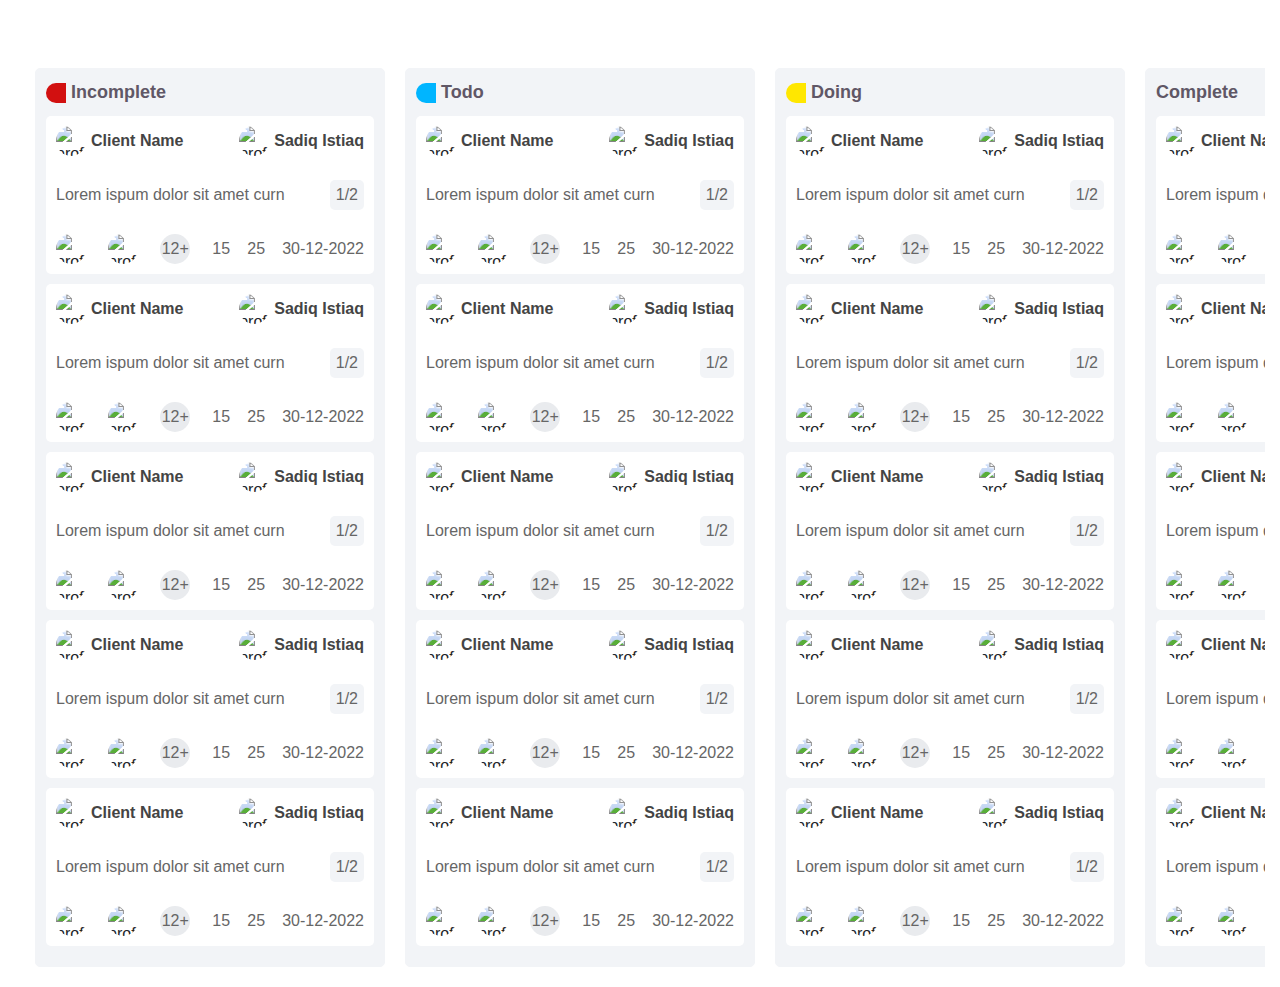
==== index.html @ 01e1e1fa "created the initial page layout" ====
<!DOCTYPE html>
<html lang="en">
<head>
    <meta charset="UTF-8">
    <meta name="viewport" content="width=device-width, initial-scale=1.0">
    <link rel="stylesheet" href="https://maxcdn.bootstrapcdn.com/bootstrap/4.5.2/css/bootstrap.min.css">
    <link rel="stylesheet" href="https://cdnjs.cloudflare.com/ajax/libs/font-awesome/6.5.1/css/all.min.css" integrity="sha512-DTOQO9RWCH3ppGqcWaEA1BIZOC6xxalwEsw9c2QQeAIftl+Vegovlnee1c9QX4TctnWMn13TZye+giMm8e2LwA==" crossorigin="anonymous" referrerpolicy="no-referrer" />
    <style>
        body {
            overflow-x: auto;
            font-family: 'Gill Sans', 'Gill Sans MT', Calibri, 'Trebuchet MS', sans-serif;
        }

        
        .task-container {
            display: flex;
            flex-wrap: nowrap; 
            overflow-x: auto; 
            padding: 20px;
        }

        .task-column {
            flex: 0 0 auto; 
            width: 350px;
            margin-right: 20px;
            background-color: #f2f4f7;
            border: 1px solid #f2f4f7;
            border-radius: 5px;
            padding: 10px;
        }

        .half-rectangle {
            width: 20px;
            height: 20px;
            margin-right: 5px;
            border-top-left-radius: 20px; 
            border-bottom-left-radius: 20px; 
        }

        .hf-bg-incomplete {
            background-color: #d21010;
        }

        
        .hf-bg-todo {
            background-color: #00b5ff;
        }

        .hf-bg-doing {
            background-color: #ffe700;
        }

        .task-heading {
            display: flex;
            align-items: center;
            font-size: 18px;
            font-weight: bold;
            margin-bottom: 10px;
            color:#605766
        }

        /* contains style for task card */

        .task-card {
            margin-bottom: 10px;
            background-color: #ffffff;
            border-radius: 5px;
            padding: 10px;
            min-height: 150px;
        }

        .task-card-section {
            display: flex;
            align-items: center;
            justify-content: space-between;
        }

        .profile-container {
            display: flex;
            align-items: center;
        }

        .profile-image {
            width: 30px;
            height: 30px;
            border-radius: 50%;
            margin-right: 5px;
        }

        .profile-image-placeholder {
            display: flex;
            align-items: center;
            justify-content: center;
            width: 30px;
            height: 30px;
            border-radius: 50%;
            margin-right: 5px;
            color:#666666;
            font-size: 16px;
            font-weight: 400;
            background-color: rgb(233, 235, 238);
        }

        .role {
            color:#444444;
            font-size: 16px;
            font-weight: 600;
        }

        .client-info {
            text-align: right;
        }

        .task-description {
            font-size: 16px;
            color:#666666;
        }

        .task-progress {
            background-color: #f2f4f7;
            padding: 3px 6px;
            border-radius: 5px;
            color:#666666;
        }

        .task-coworker {
            display: flex;
            align-items: center;
            justify-content: space-between;
            color:#666666;
        }

        .task-info-icon-group {
            color:#666666;
            font-size: 16px;
            font-weight: 400;
        }

        
    </style>
</head>
<body>

<div class="container-fluid mt-5">
    <div class="task-container">
        <!-- Incomplete Column -->
        <div class="task-column">
            <div class="task-heading">
                <div class="half-rectangle hf-bg-incomplete"></div>
                Incomplete
            </div>
            <div class="task-card">
                <div class="task-card-section mb-4">
                    <div class="profile-container">
                        <img src="https://xsgames.co/randomusers/assets/avatars/male/41.jpg" alt="profile-pic" class="profile-image">
                        <div class="role">Client Name</div>
                    </div>
                    <div class="profile-container">
                        <img src="https://xsgames.co/randomusers/assets/avatars/male/26.jpg" alt="profile-pic" class="profile-image">
                        <div class="role">Sadiq Istiaq</div>
                    </div>
                </div>
                <div class="task-card-section mb-4">
                    <div class="task-description">
                        <i class="fa-solid fa-layer-group"></i>
                        <span>Lorem ispum dolor sit amet curn</span>
                    </div>
                    <div class="task-progress">
                        <i class="fa-solid fa-clipboard"></i>
                        <span>1/2</span>
                    </div>
                </div>
                <div class="task-card-section">
                    <img src="https://xsgames.co/randomusers/assets/avatars/female/75.jpg" alt="profile-pic" class="profile-image">
                    <img src="https://xsgames.co/randomusers/avatar.php?g=male" alt="profile-pic" class="profile-image">
                    <div class="profile-image-placeholder">
                        <span>12+</span>
                    </div>
                    <div class="task-info-icon-group">
                        <i class="fa-regular fa-comments"></i>
                        <span>15</span>
                    </div>
                    <div class="task-info-icon-group">
                        <i class="fa-solid fa-paperclip"></i>
                        <span>25</span>
                    </div>
                    <div class="task-info-icon-group">
                        <i class="fa-solid fa-calendar-days"></i>
                        <span>30-12-2022</span>
                    </div>
                </div>
            </div>
           
            <div class="task-card">
                <div class="task-card-section mb-4">
                    <div class="profile-container">
                        <img src="https://xsgames.co/randomusers/assets/avatars/male/41.jpg" alt="profile-pic" class="profile-image">
                        <div class="role">Client Name</div>
                    </div>
                    <div class="profile-container">
                        <img src="https://xsgames.co/randomusers/assets/avatars/male/26.jpg" alt="profile-pic" class="profile-image">
                        <div class="role">Sadiq Istiaq</div>
                    </div>
                </div>
                <div class="task-card-section mb-4">
                    <div class="task-description">
                        <i class="fa-solid fa-layer-group"></i>
                        <span>Lorem ispum dolor sit amet curn</span>
                    </div>
                    <div class="task-progress">
                        <i class="fa-solid fa-clipboard"></i>
                        <span>1/2</span>
                    </div>
                </div>
                <div class="task-card-section">
                    <img src="https://xsgames.co/randomusers/assets/avatars/female/75.jpg" alt="profile-pic" class="profile-image">
                    <img src="https://xsgames.co/randomusers/avatar.php?g=male" alt="profile-pic" class="profile-image">
                    <div class="profile-image-placeholder">
                        <span>12+</span>
                    </div>
                    <div class="task-info-icon-group">
                        <i class="fa-regular fa-comments"></i>
                        <span>15</span>
                    </div>
                    <div class="task-info-icon-group">
                        <i class="fa-solid fa-paperclip"></i>
                        <span>25</span>
                    </div>
                    <div class="task-info-icon-group">
                        <i class="fa-solid fa-calendar-days"></i>
                        <span>30-12-2022</span>
                    </div>
                </div>
            </div>
            
            <div class="task-card">
                <div class="task-card-section mb-4">
                    <div class="profile-container">
                        <img src="https://xsgames.co/randomusers/assets/avatars/male/41.jpg" alt="profile-pic" class="profile-image">
                        <div class="role">Client Name</div>
                    </div>
                    <div class="profile-container">
                        <img src="https://xsgames.co/randomusers/assets/avatars/male/26.jpg" alt="profile-pic" class="profile-image">
                        <div class="role">Sadiq Istiaq</div>
                    </div>
                </div>
                <div class="task-card-section mb-4">
                    <div class="task-description">
                        <i class="fa-solid fa-layer-group"></i>
                        <span>Lorem ispum dolor sit amet curn</span>
                    </div>
                    <div class="task-progress">
                        <i class="fa-solid fa-clipboard"></i>
                        <span>1/2</span>
                    </div>
                </div>
                <div class="task-card-section">
                    <img src="https://xsgames.co/randomusers/assets/avatars/female/75.jpg" alt="profile-pic" class="profile-image">
                    <img src="https://xsgames.co/randomusers/avatar.php?g=male" alt="profile-pic" class="profile-image">
                    <div class="profile-image-placeholder">
                        <span>12+</span>
                    </div>
                    <div class="task-info-icon-group">
                        <i class="fa-regular fa-comments"></i>
                        <span>15</span>
                    </div>
                    <div class="task-info-icon-group">
                        <i class="fa-solid fa-paperclip"></i>
                        <span>25</span>
                    </div>
                    <div class="task-info-icon-group">
                        <i class="fa-solid fa-calendar-days"></i>
                        <span>30-12-2022</span>
                    </div>
                </div>
            </div>

            <div class="task-card">
                <div class="task-card-section mb-4">
                    <div class="profile-container">
                        <img src="https://xsgames.co/randomusers/assets/avatars/male/41.jpg" alt="profile-pic" class="profile-image">
                        <div class="role">Client Name</div>
                    </div>
                    <div class="profile-container">
                        <img src="https://xsgames.co/randomusers/assets/avatars/male/26.jpg" alt="profile-pic" class="profile-image">
                        <div class="role">Sadiq Istiaq</div>
                    </div>
                </div>
                <div class="task-card-section mb-4">
                    <div class="task-description">
                        <i class="fa-solid fa-layer-group"></i>
                        <span>Lorem ispum dolor sit amet curn</span>
                    </div>
                    <div class="task-progress">
                        <i class="fa-solid fa-clipboard"></i>
                        <span>1/2</span>
                    </div>
                </div>
                <div class="task-card-section">
                    <img src="https://xsgames.co/randomusers/assets/avatars/female/75.jpg" alt="profile-pic" class="profile-image">
                    <img src="https://xsgames.co/randomusers/avatar.php?g=male" alt="profile-pic" class="profile-image">
                    <div class="profile-image-placeholder">
                        <span>12+</span>
                    </div>
                    <div class="task-info-icon-group">
                        <i class="fa-regular fa-comments"></i>
                        <span>15</span>
                    </div>
                    <div class="task-info-icon-group">
                        <i class="fa-solid fa-paperclip"></i>
                        <span>25</span>
                    </div>
                    <div class="task-info-icon-group">
                        <i class="fa-solid fa-calendar-days"></i>
                        <span>30-12-2022</span>
                    </div>
                </div>
            </div>

            <div class="task-card">
                <div class="task-card-section mb-4">
                    <div class="profile-container">
                        <img src="https://xsgames.co/randomusers/assets/avatars/male/41.jpg" alt="profile-pic" class="profile-image">
                        <div class="role">Client Name</div>
                    </div>
                    <div class="profile-container">
                        <img src="https://xsgames.co/randomusers/assets/avatars/male/26.jpg" alt="profile-pic" class="profile-image">
                        <div class="role">Sadiq Istiaq</div>
                    </div>
                </div>
                <div class="task-card-section mb-4">
                    <div class="task-description">
                        <i class="fa-solid fa-layer-group"></i>
                        <span>Lorem ispum dolor sit amet curn</span>
                    </div>
                    <div class="task-progress">
                        <i class="fa-solid fa-clipboard"></i>
                        <span>1/2</span>
                    </div>
                </div>
                <div class="task-card-section">
                    <img src="https://xsgames.co/randomusers/assets/avatars/female/75.jpg" alt="profile-pic" class="profile-image">
                    <img src="https://xsgames.co/randomusers/avatar.php?g=male" alt="profile-pic" class="profile-image">
                    <div class="profile-image-placeholder">
                        <span>12+</span>
                    </div>
                    <div class="task-info-icon-group">
                        <i class="fa-regular fa-comments"></i>
                        <span>15</span>
                    </div>
                    <div class="task-info-icon-group">
                        <i class="fa-solid fa-paperclip"></i>
                        <span>25</span>
                    </div>
                    <div class="task-info-icon-group">
                        <i class="fa-solid fa-calendar-days"></i>
                        <span>30-12-2022</span>
                    </div>
                </div>
            </div>
            <!-- Add more task cards as needed -->
        </div>

        <!-- Todo Column -->
        <div class="task-column">
            <div class="task-heading">
                <div class="half-rectangle hf-bg-todo"></div>
                Todo
            </div>
            <div class="task-card">
                <div class="task-card-section mb-4">
                    <div class="profile-container">
                        <img src="https://xsgames.co/randomusers/assets/avatars/male/41.jpg" alt="profile-pic" class="profile-image">
                        <div class="role">Client Name</div>
                    </div>
                    <div class="profile-container">
                        <img src="https://xsgames.co/randomusers/assets/avatars/male/26.jpg" alt="profile-pic" class="profile-image">
                        <div class="role">Sadiq Istiaq</div>
                    </div>
                </div>
                <div class="task-card-section mb-4">
                    <div class="task-description">
                        <i class="fa-solid fa-layer-group"></i>
                        <span>Lorem ispum dolor sit amet curn</span>
                    </div>
                    <div class="task-progress">
                        <i class="fa-solid fa-clipboard"></i>
                        <span>1/2</span>
                    </div>
                </div>
                <div class="task-card-section">
                    <img src="https://xsgames.co/randomusers/assets/avatars/female/75.jpg" alt="profile-pic" class="profile-image">
                    <img src="https://xsgames.co/randomusers/avatar.php?g=male" alt="profile-pic" class="profile-image">
                    <div class="profile-image-placeholder">
                        <span>12+</span>
                    </div>
                    <div class="task-info-icon-group">
                        <i class="fa-regular fa-comments"></i>
                        <span>15</span>
                    </div>
                    <div class="task-info-icon-group">
                        <i class="fa-solid fa-paperclip"></i>
                        <span>25</span>
                    </div>
                    <div class="task-info-icon-group">
                        <i class="fa-solid fa-calendar-days"></i>
                        <span>30-12-2022</span>
                    </div>
                </div>
            </div>
           
            <div class="task-card">
                <div class="task-card-section mb-4">
                    <div class="profile-container">
                        <img src="https://xsgames.co/randomusers/assets/avatars/male/41.jpg" alt="profile-pic" class="profile-image">
                        <div class="role">Client Name</div>
                    </div>
                    <div class="profile-container">
                        <img src="https://xsgames.co/randomusers/assets/avatars/male/26.jpg" alt="profile-pic" class="profile-image">
                        <div class="role">Sadiq Istiaq</div>
                    </div>
                </div>
                <div class="task-card-section mb-4">
                    <div class="task-description">
                        <i class="fa-solid fa-layer-group"></i>
                        <span>Lorem ispum dolor sit amet curn</span>
                    </div>
                    <div class="task-progress">
                        <i class="fa-solid fa-clipboard"></i>
                        <span>1/2</span>
                    </div>
                </div>
                <div class="task-card-section">
                    <img src="https://xsgames.co/randomusers/assets/avatars/female/75.jpg" alt="profile-pic" class="profile-image">
                    <img src="https://xsgames.co/randomusers/avatar.php?g=male" alt="profile-pic" class="profile-image">
                    <div class="profile-image-placeholder">
                        <span>12+</span>
                    </div>
                    <div class="task-info-icon-group">
                        <i class="fa-regular fa-comments"></i>
                        <span>15</span>
                    </div>
                    <div class="task-info-icon-group">
                        <i class="fa-solid fa-paperclip"></i>
                        <span>25</span>
                    </div>
                    <div class="task-info-icon-group">
                        <i class="fa-solid fa-calendar-days"></i>
                        <span>30-12-2022</span>
                    </div>
                </div>
            </div>
            
            <div class="task-card">
                <div class="task-card-section mb-4">
                    <div class="profile-container">
                        <img src="https://xsgames.co/randomusers/assets/avatars/male/41.jpg" alt="profile-pic" class="profile-image">
                        <div class="role">Client Name</div>
                    </div>
                    <div class="profile-container">
                        <img src="https://xsgames.co/randomusers/assets/avatars/male/26.jpg" alt="profile-pic" class="profile-image">
                        <div class="role">Sadiq Istiaq</div>
                    </div>
                </div>
                <div class="task-card-section mb-4">
                    <div class="task-description">
                        <i class="fa-solid fa-layer-group"></i>
                        <span>Lorem ispum dolor sit amet curn</span>
                    </div>
                    <div class="task-progress">
                        <i class="fa-solid fa-clipboard"></i>
                        <span>1/2</span>
                    </div>
                </div>
                <div class="task-card-section">
                    <img src="https://xsgames.co/randomusers/assets/avatars/female/75.jpg" alt="profile-pic" class="profile-image">
                    <img src="https://xsgames.co/randomusers/avatar.php?g=male" alt="profile-pic" class="profile-image">
                    <div class="profile-image-placeholder">
                        <span>12+</span>
                    </div>
                    <div class="task-info-icon-group">
                        <i class="fa-regular fa-comments"></i>
                        <span>15</span>
                    </div>
                    <div class="task-info-icon-group">
                        <i class="fa-solid fa-paperclip"></i>
                        <span>25</span>
                    </div>
                    <div class="task-info-icon-group">
                        <i class="fa-solid fa-calendar-days"></i>
                        <span>30-12-2022</span>
                    </div>
                </div>
            </div>

            <div class="task-card">
                <div class="task-card-section mb-4">
                    <div class="profile-container">
                        <img src="https://xsgames.co/randomusers/assets/avatars/male/41.jpg" alt="profile-pic" class="profile-image">
                        <div class="role">Client Name</div>
                    </div>
                    <div class="profile-container">
                        <img src="https://xsgames.co/randomusers/assets/avatars/male/26.jpg" alt="profile-pic" class="profile-image">
                        <div class="role">Sadiq Istiaq</div>
                    </div>
                </div>
                <div class="task-card-section mb-4">
                    <div class="task-description">
                        <i class="fa-solid fa-layer-group"></i>
                        <span>Lorem ispum dolor sit amet curn</span>
                    </div>
                    <div class="task-progress">
                        <i class="fa-solid fa-clipboard"></i>
                        <span>1/2</span>
                    </div>
                </div>
                <div class="task-card-section">
                    <img src="https://xsgames.co/randomusers/assets/avatars/female/75.jpg" alt="profile-pic" class="profile-image">
                    <img src="https://xsgames.co/randomusers/avatar.php?g=male" alt="profile-pic" class="profile-image">
                    <div class="profile-image-placeholder">
                        <span>12+</span>
                    </div>
                    <div class="task-info-icon-group">
                        <i class="fa-regular fa-comments"></i>
                        <span>15</span>
                    </div>
                    <div class="task-info-icon-group">
                        <i class="fa-solid fa-paperclip"></i>
                        <span>25</span>
                    </div>
                    <div class="task-info-icon-group">
                        <i class="fa-solid fa-calendar-days"></i>
                        <span>30-12-2022</span>
                    </div>
                </div>
            </div>

            <div class="task-card">
                <div class="task-card-section mb-4">
                    <div class="profile-container">
                        <img src="https://xsgames.co/randomusers/assets/avatars/male/41.jpg" alt="profile-pic" class="profile-image">
                        <div class="role">Client Name</div>
                    </div>
                    <div class="profile-container">
                        <img src="https://xsgames.co/randomusers/assets/avatars/male/26.jpg" alt="profile-pic" class="profile-image">
                        <div class="role">Sadiq Istiaq</div>
                    </div>
                </div>
                <div class="task-card-section mb-4">
                    <div class="task-description">
                        <i class="fa-solid fa-layer-group"></i>
                        <span>Lorem ispum dolor sit amet curn</span>
                    </div>
                    <div class="task-progress">
                        <i class="fa-solid fa-clipboard"></i>
                        <span>1/2</span>
                    </div>
                </div>
                <div class="task-card-section">
                    <img src="https://xsgames.co/randomusers/assets/avatars/female/75.jpg" alt="profile-pic" class="profile-image">
                    <img src="https://xsgames.co/randomusers/avatar.php?g=male" alt="profile-pic" class="profile-image">
                    <div class="profile-image-placeholder">
                        <span>12+</span>
                    </div>
                    <div class="task-info-icon-group">
                        <i class="fa-regular fa-comments"></i>
                        <span>15</span>
                    </div>
                    <div class="task-info-icon-group">
                        <i class="fa-solid fa-paperclip"></i>
                        <span>25</span>
                    </div>
                    <div class="task-info-icon-group">
                        <i class="fa-solid fa-calendar-days"></i>
                        <span>30-12-2022</span>
                    </div>
                </div>
            </div>
            <!-- Add more task cards as needed -->
        </div>

        <!-- Doing Column -->
        <div class="task-column">
            <div class="task-heading">
                <div class="half-rectangle hf-bg-doing"></div>
                Doing
            </div>
            <div class="task-card">
                <div class="task-card-section mb-4">
                    <div class="profile-container">
                        <img src="https://xsgames.co/randomusers/assets/avatars/male/41.jpg" alt="profile-pic" class="profile-image">
                        <div class="role">Client Name</div>
                    </div>
                    <div class="profile-container">
                        <img src="https://xsgames.co/randomusers/assets/avatars/male/26.jpg" alt="profile-pic" class="profile-image">
                        <div class="role">Sadiq Istiaq</div>
                    </div>
                </div>
                <div class="task-card-section mb-4">
                    <div class="task-description">
                        <i class="fa-solid fa-layer-group"></i>
                        <span>Lorem ispum dolor sit amet curn</span>
                    </div>
                    <div class="task-progress">
                        <i class="fa-solid fa-clipboard"></i>
                        <span>1/2</span>
                    </div>
                </div>
                <div class="task-card-section">
                    <img src="https://xsgames.co/randomusers/assets/avatars/female/75.jpg" alt="profile-pic" class="profile-image">
                    <img src="https://xsgames.co/randomusers/avatar.php?g=male" alt="profile-pic" class="profile-image">
                    <div class="profile-image-placeholder">
                        <span>12+</span>
                    </div>
                    <div class="task-info-icon-group">
                        <i class="fa-regular fa-comments"></i>
                        <span>15</span>
                    </div>
                    <div class="task-info-icon-group">
                        <i class="fa-solid fa-paperclip"></i>
                        <span>25</span>
                    </div>
                    <div class="task-info-icon-group">
                        <i class="fa-solid fa-calendar-days"></i>
                        <span>30-12-2022</span>
                    </div>
                </div>
            </div>
           
            <div class="task-card">
                <div class="task-card-section mb-4">
                    <div class="profile-container">
                        <img src="https://xsgames.co/randomusers/assets/avatars/male/41.jpg" alt="profile-pic" class="profile-image">
                        <div class="role">Client Name</div>
                    </div>
                    <div class="profile-container">
                        <img src="https://xsgames.co/randomusers/assets/avatars/male/26.jpg" alt="profile-pic" class="profile-image">
                        <div class="role">Sadiq Istiaq</div>
                    </div>
                </div>
                <div class="task-card-section mb-4">
                    <div class="task-description">
                        <i class="fa-solid fa-layer-group"></i>
                        <span>Lorem ispum dolor sit amet curn</span>
                    </div>
                    <div class="task-progress">
                        <i class="fa-solid fa-clipboard"></i>
                        <span>1/2</span>
                    </div>
                </div>
                <div class="task-card-section">
                    <img src="https://xsgames.co/randomusers/assets/avatars/female/75.jpg" alt="profile-pic" class="profile-image">
                    <img src="https://xsgames.co/randomusers/avatar.php?g=male" alt="profile-pic" class="profile-image">
                    <div class="profile-image-placeholder">
                        <span>12+</span>
                    </div>
                    <div class="task-info-icon-group">
                        <i class="fa-regular fa-comments"></i>
                        <span>15</span>
                    </div>
                    <div class="task-info-icon-group">
                        <i class="fa-solid fa-paperclip"></i>
                        <span>25</span>
                    </div>
                    <div class="task-info-icon-group">
                        <i class="fa-solid fa-calendar-days"></i>
                        <span>30-12-2022</span>
                    </div>
                </div>
            </div>
            
            <div class="task-card">
                <div class="task-card-section mb-4">
                    <div class="profile-container">
                        <img src="https://xsgames.co/randomusers/assets/avatars/male/41.jpg" alt="profile-pic" class="profile-image">
                        <div class="role">Client Name</div>
                    </div>
                    <div class="profile-container">
                        <img src="https://xsgames.co/randomusers/assets/avatars/male/26.jpg" alt="profile-pic" class="profile-image">
                        <div class="role">Sadiq Istiaq</div>
                    </div>
                </div>
                <div class="task-card-section mb-4">
                    <div class="task-description">
                        <i class="fa-solid fa-layer-group"></i>
                        <span>Lorem ispum dolor sit amet curn</span>
                    </div>
                    <div class="task-progress">
                        <i class="fa-solid fa-clipboard"></i>
                        <span>1/2</span>
                    </div>
                </div>
                <div class="task-card-section">
                    <img src="https://xsgames.co/randomusers/assets/avatars/female/75.jpg" alt="profile-pic" class="profile-image">
                    <img src="https://xsgames.co/randomusers/avatar.php?g=male" alt="profile-pic" class="profile-image">
                    <div class="profile-image-placeholder">
                        <span>12+</span>
                    </div>
                    <div class="task-info-icon-group">
                        <i class="fa-regular fa-comments"></i>
                        <span>15</span>
                    </div>
                    <div class="task-info-icon-group">
                        <i class="fa-solid fa-paperclip"></i>
                        <span>25</span>
                    </div>
                    <div class="task-info-icon-group">
                        <i class="fa-solid fa-calendar-days"></i>
                        <span>30-12-2022</span>
                    </div>
                </div>
            </div>

            <div class="task-card">
                <div class="task-card-section mb-4">
                    <div class="profile-container">
                        <img src="https://xsgames.co/randomusers/assets/avatars/male/41.jpg" alt="profile-pic" class="profile-image">
                        <div class="role">Client Name</div>
                    </div>
                    <div class="profile-container">
                        <img src="https://xsgames.co/randomusers/assets/avatars/male/26.jpg" alt="profile-pic" class="profile-image">
                        <div class="role">Sadiq Istiaq</div>
                    </div>
                </div>
                <div class="task-card-section mb-4">
                    <div class="task-description">
                        <i class="fa-solid fa-layer-group"></i>
                        <span>Lorem ispum dolor sit amet curn</span>
                    </div>
                    <div class="task-progress">
                        <i class="fa-solid fa-clipboard"></i>
                        <span>1/2</span>
                    </div>
                </div>
                <div class="task-card-section">
                    <img src="https://xsgames.co/randomusers/assets/avatars/female/75.jpg" alt="profile-pic" class="profile-image">
                    <img src="https://xsgames.co/randomusers/avatar.php?g=male" alt="profile-pic" class="profile-image">
                    <div class="profile-image-placeholder">
                        <span>12+</span>
                    </div>
                    <div class="task-info-icon-group">
                        <i class="fa-regular fa-comments"></i>
                        <span>15</span>
                    </div>
                    <div class="task-info-icon-group">
                        <i class="fa-solid fa-paperclip"></i>
                        <span>25</span>
                    </div>
                    <div class="task-info-icon-group">
                        <i class="fa-solid fa-calendar-days"></i>
                        <span>30-12-2022</span>
                    </div>
                </div>
            </div>

            <div class="task-card">
                <div class="task-card-section mb-4">
                    <div class="profile-container">
                        <img src="https://xsgames.co/randomusers/assets/avatars/male/41.jpg" alt="profile-pic" class="profile-image">
                        <div class="role">Client Name</div>
                    </div>
                    <div class="profile-container">
                        <img src="https://xsgames.co/randomusers/assets/avatars/male/26.jpg" alt="profile-pic" class="profile-image">
                        <div class="role">Sadiq Istiaq</div>
                    </div>
                </div>
                <div class="task-card-section mb-4">
                    <div class="task-description">
                        <i class="fa-solid fa-layer-group"></i>
                        <span>Lorem ispum dolor sit amet curn</span>
                    </div>
                    <div class="task-progress">
                        <i class="fa-solid fa-clipboard"></i>
                        <span>1/2</span>
                    </div>
                </div>
                <div class="task-card-section">
                    <img src="https://xsgames.co/randomusers/assets/avatars/female/75.jpg" alt="profile-pic" class="profile-image">
                    <img src="https://xsgames.co/randomusers/avatar.php?g=male" alt="profile-pic" class="profile-image">
                    <div class="profile-image-placeholder">
                        <span>12+</span>
                    </div>
                    <div class="task-info-icon-group">
                        <i class="fa-regular fa-comments"></i>
                        <span>15</span>
                    </div>
                    <div class="task-info-icon-group">
                        <i class="fa-solid fa-paperclip"></i>
                        <span>25</span>
                    </div>
                    <div class="task-info-icon-group">
                        <i class="fa-solid fa-calendar-days"></i>
                        <span>30-12-2022</span>
                    </div>
                </div>
            </div>
            <!-- Add more task cards as needed -->
        </div>

        <!-- Complete Column -->
        <div class="task-column">
            <div class="task-heading">Complete</div>
            <div class="task-card">
                <div class="task-card-section mb-4">
                    <div class="profile-container">
                        <img src="https://xsgames.co/randomusers/assets/avatars/male/41.jpg" alt="profile-pic" class="profile-image">
                        <div class="role">Client Name</div>
                    </div>
                    <div class="profile-container">
                        <img src="https://xsgames.co/randomusers/assets/avatars/male/26.jpg" alt="profile-pic" class="profile-image">
                        <div class="role">Sadiq Istiaq</div>
                    </div>
                </div>
                <div class="task-card-section mb-4">
                    <div class="task-description">
                        <i class="fa-solid fa-layer-group"></i>
                        <span>Lorem ispum dolor sit amet curn</span>
                    </div>
                    <div class="task-progress">
                        <i class="fa-solid fa-clipboard"></i>
                        <span>1/2</span>
                    </div>
                </div>
                <div class="task-card-section">
                    <img src="https://xsgames.co/randomusers/assets/avatars/female/75.jpg" alt="profile-pic" class="profile-image">
                    <img src="https://xsgames.co/randomusers/avatar.php?g=male" alt="profile-pic" class="profile-image">
                    <div class="profile-image-placeholder">
                        <span>12+</span>
                    </div>
                    <div class="task-info-icon-group">
                        <i class="fa-regular fa-comments"></i>
                        <span>15</span>
                    </div>
                    <div class="task-info-icon-group">
                        <i class="fa-solid fa-paperclip"></i>
                        <span>25</span>
                    </div>
                    <div class="task-info-icon-group">
                        <i class="fa-solid fa-calendar-days"></i>
                        <span>30-12-2022</span>
                    </div>
                </div>
            </div>
           
            <div class="task-card">
                <div class="task-card-section mb-4">
                    <div class="profile-container">
                        <img src="https://xsgames.co/randomusers/assets/avatars/male/41.jpg" alt="profile-pic" class="profile-image">
                        <div class="role">Client Name</div>
                    </div>
                    <div class="profile-container">
                        <img src="https://xsgames.co/randomusers/assets/avatars/male/26.jpg" alt="profile-pic" class="profile-image">
                        <div class="role">Sadiq Istiaq</div>
                    </div>
                </div>
                <div class="task-card-section mb-4">
                    <div class="task-description">
                        <i class="fa-solid fa-layer-group"></i>
                        <span>Lorem ispum dolor sit amet curn</span>
                    </div>
                    <div class="task-progress">
                        <i class="fa-solid fa-clipboard"></i>
                        <span>1/2</span>
                    </div>
                </div>
                <div class="task-card-section">
                    <img src="https://xsgames.co/randomusers/assets/avatars/female/75.jpg" alt="profile-pic" class="profile-image">
                    <img src="https://xsgames.co/randomusers/avatar.php?g=male" alt="profile-pic" class="profile-image">
                    <div class="profile-image-placeholder">
                        <span>12+</span>
                    </div>
                    <div class="task-info-icon-group">
                        <i class="fa-regular fa-comments"></i>
                        <span>15</span>
                    </div>
                    <div class="task-info-icon-group">
                        <i class="fa-solid fa-paperclip"></i>
                        <span>25</span>
                    </div>
                    <div class="task-info-icon-group">
                        <i class="fa-solid fa-calendar-days"></i>
                        <span>30-12-2022</span>
                    </div>
                </div>
            </div>
            
            <div class="task-card">
                <div class="task-card-section mb-4">
                    <div class="profile-container">
                        <img src="https://xsgames.co/randomusers/assets/avatars/male/41.jpg" alt="profile-pic" class="profile-image">
                        <div class="role">Client Name</div>
                    </div>
                    <div class="profile-container">
                        <img src="https://xsgames.co/randomusers/assets/avatars/male/26.jpg" alt="profile-pic" class="profile-image">
                        <div class="role">Sadiq Istiaq</div>
                    </div>
                </div>
                <div class="task-card-section mb-4">
                    <div class="task-description">
                        <i class="fa-solid fa-layer-group"></i>
                        <span>Lorem ispum dolor sit amet curn</span>
                    </div>
                    <div class="task-progress">
                        <i class="fa-solid fa-clipboard"></i>
                        <span>1/2</span>
                    </div>
                </div>
                <div class="task-card-section">
                    <img src="https://xsgames.co/randomusers/assets/avatars/female/75.jpg" alt="profile-pic" class="profile-image">
                    <img src="https://xsgames.co/randomusers/avatar.php?g=male" alt="profile-pic" class="profile-image">
                    <div class="profile-image-placeholder">
                        <span>12+</span>
                    </div>
                    <div class="task-info-icon-group">
                        <i class="fa-regular fa-comments"></i>
                        <span>15</span>
                    </div>
                    <div class="task-info-icon-group">
                        <i class="fa-solid fa-paperclip"></i>
                        <span>25</span>
                    </div>
                    <div class="task-info-icon-group">
                        <i class="fa-solid fa-calendar-days"></i>
                        <span>30-12-2022</span>
                    </div>
                </div>
            </div>

            <div class="task-card">
                <div class="task-card-section mb-4">
                    <div class="profile-container">
                        <img src="https://xsgames.co/randomusers/assets/avatars/male/41.jpg" alt="profile-pic" class="profile-image">
                        <div class="role">Client Name</div>
                    </div>
                    <div class="profile-container">
                        <img src="https://xsgames.co/randomusers/assets/avatars/male/26.jpg" alt="profile-pic" class="profile-image">
                        <div class="role">Sadiq Istiaq</div>
                    </div>
                </div>
                <div class="task-card-section mb-4">
                    <div class="task-description">
                        <i class="fa-solid fa-layer-group"></i>
                        <span>Lorem ispum dolor sit amet curn</span>
                    </div>
                    <div class="task-progress">
                        <i class="fa-solid fa-clipboard"></i>
                        <span>1/2</span>
                    </div>
                </div>
                <div class="task-card-section">
                    <img src="https://xsgames.co/randomusers/assets/avatars/female/75.jpg" alt="profile-pic" class="profile-image">
                    <img src="https://xsgames.co/randomusers/avatar.php?g=male" alt="profile-pic" class="profile-image">
                    <div class="profile-image-placeholder">
                        <span>12+</span>
                    </div>
                    <div class="task-info-icon-group">
                        <i class="fa-regular fa-comments"></i>
                        <span>15</span>
                    </div>
                    <div class="task-info-icon-group">
                        <i class="fa-solid fa-paperclip"></i>
                        <span>25</span>
                    </div>
                    <div class="task-info-icon-group">
                        <i class="fa-solid fa-calendar-days"></i>
                        <span>30-12-2022</span>
                    </div>
                </div>
            </div>

            <div class="task-card">
                <div class="task-card-section mb-4">
                    <div class="profile-container">
                        <img src="https://xsgames.co/randomusers/assets/avatars/male/41.jpg" alt="profile-pic" class="profile-image">
                        <div class="role">Client Name</div>
                    </div>
                    <div class="profile-container">
                        <img src="https://xsgames.co/randomusers/assets/avatars/male/26.jpg" alt="profile-pic" class="profile-image">
                        <div class="role">Sadiq Istiaq</div>
                    </div>
                </div>
                <div class="task-card-section mb-4">
                    <div class="task-description">
                        <i class="fa-solid fa-layer-group"></i>
                        <span>Lorem ispum dolor sit amet curn</span>
                    </div>
                    <div class="task-progress">
                        <i class="fa-solid fa-clipboard"></i>
                        <span>1/2</span>
                    </div>
                </div>
                <div class="task-card-section">
                    <img src="https://xsgames.co/randomusers/assets/avatars/female/75.jpg" alt="profile-pic" class="profile-image">
                    <img src="https://xsgames.co/randomusers/avatar.php?g=male" alt="profile-pic" class="profile-image">
                    <div class="profile-image-placeholder">
                        <span>12+</span>
                    </div>
                    <div class="task-info-icon-group">
                        <i class="fa-regular fa-comments"></i>
                        <span>15</span>
                    </div>
                    <div class="task-info-icon-group">
                        <i class="fa-solid fa-paperclip"></i>
                        <span>25</span>
                    </div>
                    <div class="task-info-icon-group">
                        <i class="fa-solid fa-calendar-days"></i>
                        <span>30-12-2022</span>
                    </div>
                </div>
            </div>
            <!-- Add more task cards as needed -->
        </div>

        <!-- Under Review Column -->
        <div class="task-column">
            <div class="task-heading">Under Review</div>
            <div class="task-card">
                <div class="task-card-section mb-4">
                    <div class="profile-container">
                        <img src="https://xsgames.co/randomusers/assets/avatars/male/41.jpg" alt="profile-pic" class="profile-image">
                        <div class="role">Client Name</div>
                    </div>
                    <div class="profile-container">
                        <img src="https://xsgames.co/randomusers/assets/avatars/male/26.jpg" alt="profile-pic" class="profile-image">
                        <div class="role">Sadiq Istiaq</div>
                    </div>
                </div>
                <div class="task-card-section mb-4">
                    <div class="task-description">
                        <i class="fa-solid fa-layer-group"></i>
                        <span>Lorem ispum dolor sit amet curn</span>
                    </div>
                    <div class="task-progress">
                        <i class="fa-solid fa-clipboard"></i>
                        <span>1/2</span>
                    </div>
                </div>
                <div class="task-card-section">
                    <img src="https://xsgames.co/randomusers/assets/avatars/female/75.jpg" alt="profile-pic" class="profile-image">
                    <img src="https://xsgames.co/randomusers/avatar.php?g=male" alt="profile-pic" class="profile-image">
                    <div class="profile-image-placeholder">
                        <span>12+</span>
                    </div>
                    <div class="task-info-icon-group">
                        <i class="fa-regular fa-comments"></i>
                        <span>15</span>
                    </div>
                    <div class="task-info-icon-group">
                        <i class="fa-solid fa-paperclip"></i>
                        <span>25</span>
                    </div>
                    <div class="task-info-icon-group">
                        <i class="fa-solid fa-calendar-days"></i>
                        <span>30-12-2022</span>
                    </div>
                </div>
            </div>
           
            <div class="task-card">
                <div class="task-card-section mb-4">
                    <div class="profile-container">
                        <img src="https://xsgames.co/randomusers/assets/avatars/male/41.jpg" alt="profile-pic" class="profile-image">
                        <div class="role">Client Name</div>
                    </div>
                    <div class="profile-container">
                        <img src="https://xsgames.co/randomusers/assets/avatars/male/26.jpg" alt="profile-pic" class="profile-image">
                        <div class="role">Sadiq Istiaq</div>
                    </div>
                </div>
                <div class="task-card-section mb-4">
                    <div class="task-description">
                        <i class="fa-solid fa-layer-group"></i>
                        <span>Lorem ispum dolor sit amet curn</span>
                    </div>
                    <div class="task-progress">
                        <i class="fa-solid fa-clipboard"></i>
                        <span>1/2</span>
                    </div>
                </div>
                <div class="task-card-section">
                    <img src="https://xsgames.co/randomusers/assets/avatars/female/75.jpg" alt="profile-pic" class="profile-image">
                    <img src="https://xsgames.co/randomusers/avatar.php?g=male" alt="profile-pic" class="profile-image">
                    <div class="profile-image-placeholder">
                        <span>12+</span>
                    </div>
                    <div class="task-info-icon-group">
                        <i class="fa-regular fa-comments"></i>
                        <span>15</span>
                    </div>
                    <div class="task-info-icon-group">
                        <i class="fa-solid fa-paperclip"></i>
                        <span>25</span>
                    </div>
                    <div class="task-info-icon-group">
                        <i class="fa-solid fa-calendar-days"></i>
                        <span>30-12-2022</span>
                    </div>
                </div>
            </div>
            
            <div class="task-card">
                <div class="task-card-section mb-4">
                    <div class="profile-container">
                        <img src="https://xsgames.co/randomusers/assets/avatars/male/41.jpg" alt="profile-pic" class="profile-image">
                        <div class="role">Client Name</div>
                    </div>
                    <div class="profile-container">
                        <img src="https://xsgames.co/randomusers/assets/avatars/male/26.jpg" alt="profile-pic" class="profile-image">
                        <div class="role">Sadiq Istiaq</div>
                    </div>
                </div>
                <div class="task-card-section mb-4">
                    <div class="task-description">
                        <i class="fa-solid fa-layer-group"></i>
                        <span>Lorem ispum dolor sit amet curn</span>
                    </div>
                    <div class="task-progress">
                        <i class="fa-solid fa-clipboard"></i>
                        <span>1/2</span>
                    </div>
                </div>
                <div class="task-card-section">
                    <img src="https://xsgames.co/randomusers/assets/avatars/female/75.jpg" alt="profile-pic" class="profile-image">
                    <img src="https://xsgames.co/randomusers/avatar.php?g=male" alt="profile-pic" class="profile-image">
                    <div class="profile-image-placeholder">
                        <span>12+</span>
                    </div>
                    <div class="task-info-icon-group">
                        <i class="fa-regular fa-comments"></i>
                        <span>15</span>
                    </div>
                    <div class="task-info-icon-group">
                        <i class="fa-solid fa-paperclip"></i>
                        <span>25</span>
                    </div>
                    <div class="task-info-icon-group">
                        <i class="fa-solid fa-calendar-days"></i>
                        <span>30-12-2022</span>
                    </div>
                </div>
            </div>

            <div class="task-card">
                <div class="task-card-section mb-4">
                    <div class="profile-container">
                        <img src="https://xsgames.co/randomusers/assets/avatars/male/41.jpg" alt="profile-pic" class="profile-image">
                        <div class="role">Client Name</div>
                    </div>
                    <div class="profile-container">
                        <img src="https://xsgames.co/randomusers/assets/avatars/male/26.jpg" alt="profile-pic" class="profile-image">
                        <div class="role">Sadiq Istiaq</div>
                    </div>
                </div>
                <div class="task-card-section mb-4">
                    <div class="task-description">
                        <i class="fa-solid fa-layer-group"></i>
                        <span>Lorem ispum dolor sit amet curn</span>
                    </div>
                    <div class="task-progress">
                        <i class="fa-solid fa-clipboard"></i>
                        <span>1/2</span>
                    </div>
                </div>
                <div class="task-card-section">
                    <img src="https://xsgames.co/randomusers/assets/avatars/female/75.jpg" alt="profile-pic" class="profile-image">
                    <img src="https://xsgames.co/randomusers/avatar.php?g=male" alt="profile-pic" class="profile-image">
                    <div class="profile-image-placeholder">
                        <span>12+</span>
                    </div>
                    <div class="task-info-icon-group">
                        <i class="fa-regular fa-comments"></i>
                        <span>15</span>
                    </div>
                    <div class="task-info-icon-group">
                        <i class="fa-solid fa-paperclip"></i>
                        <span>25</span>
                    </div>
                    <div class="task-info-icon-group">
                        <i class="fa-solid fa-calendar-days"></i>
                        <span>30-12-2022</span>
                    </div>
                </div>
            </div>

            <div class="task-card">
                <div class="task-card-section mb-4">
                    <div class="profile-container">
                        <img src="https://xsgames.co/randomusers/assets/avatars/male/41.jpg" alt="profile-pic" class="profile-image">
                        <div class="role">Client Name</div>
                    </div>
                    <div class="profile-container">
                        <img src="https://xsgames.co/randomusers/assets/avatars/male/26.jpg" alt="profile-pic" class="profile-image">
                        <div class="role">Sadiq Istiaq</div>
                    </div>
                </div>
                <div class="task-card-section mb-4">
                    <div class="task-description">
                        <i class="fa-solid fa-layer-group"></i>
                        <span>Lorem ispum dolor sit amet curn</span>
                    </div>
                    <div class="task-progress">
                        <i class="fa-solid fa-clipboard"></i>
                        <span>1/2</span>
                    </div>
                </div>
                <div class="task-card-section">
                    <img src="https://xsgames.co/randomusers/assets/avatars/female/75.jpg" alt="profile-pic" class="profile-image">
                    <img src="https://xsgames.co/randomusers/avatar.php?g=male" alt="profile-pic" class="profile-image">
                    <div class="profile-image-placeholder">
                        <span>12+</span>
                    </div>
                    <div class="task-info-icon-group">
                        <i class="fa-regular fa-comments"></i>
                        <span>15</span>
                    </div>
                    <div class="task-info-icon-group">
                        <i class="fa-solid fa-paperclip"></i>
                        <span>25</span>
                    </div>
                    <div class="task-info-icon-group">
                        <i class="fa-solid fa-calendar-days"></i>
                        <span>30-12-2022</span>
                    </div>
                </div>
            </div>
            <!-- Add more task cards as needed -->
        </div>

        <!-- Overdue Column -->
        <div class="task-column">
            <div class="task-heading">Over Due</div>
            <div class="task-card">
                <div class="task-card-section mb-4">
                    <div class="profile-container">
                        <img src="https://xsgames.co/randomusers/assets/avatars/male/41.jpg" alt="profile-pic" class="profile-image">
                        <div class="role">Client Name</div>
                    </div>
                    <div class="profile-container">
                        <img src="https://xsgames.co/randomusers/assets/avatars/male/26.jpg" alt="profile-pic" class="profile-image">
                        <div class="role">Sadiq Istiaq</div>
                    </div>
                </div>
                <div class="task-card-section mb-4">
                    <div class="task-description">
                        <i class="fa-solid fa-layer-group"></i>
                        <span>Lorem ispum dolor sit amet curn</span>
                    </div>
                    <div class="task-progress">
                        <i class="fa-solid fa-clipboard"></i>
                        <span>1/2</span>
                    </div>
                </div>
                <div class="task-card-section">
                    <img src="https://xsgames.co/randomusers/assets/avatars/female/75.jpg" alt="profile-pic" class="profile-image">
                    <img src="https://xsgames.co/randomusers/avatar.php?g=male" alt="profile-pic" class="profile-image">
                    <div class="profile-image-placeholder">
                        <span>12+</span>
                    </div>
                    <div class="task-info-icon-group">
                        <i class="fa-regular fa-comments"></i>
                        <span>15</span>
                    </div>
                    <div class="task-info-icon-group">
                        <i class="fa-solid fa-paperclip"></i>
                        <span>25</span>
                    </div>
                    <div class="task-info-icon-group">
                        <i class="fa-solid fa-calendar-days"></i>
                        <span>30-12-2022</span>
                    </div>
                </div>
            </div>
           
            <div class="task-card">
                <div class="task-card-section mb-4">
                    <div class="profile-container">
                        <img src="https://xsgames.co/randomusers/assets/avatars/male/41.jpg" alt="profile-pic" class="profile-image">
                        <div class="role">Client Name</div>
                    </div>
                    <div class="profile-container">
                        <img src="https://xsgames.co/randomusers/assets/avatars/male/26.jpg" alt="profile-pic" class="profile-image">
                        <div class="role">Sadiq Istiaq</div>
                    </div>
                </div>
                <div class="task-card-section mb-4">
                    <div class="task-description">
                        <i class="fa-solid fa-layer-group"></i>
                        <span>Lorem ispum dolor sit amet curn</span>
                    </div>
                    <div class="task-progress">
                        <i class="fa-solid fa-clipboard"></i>
                        <span>1/2</span>
                    </div>
                </div>
                <div class="task-card-section">
                    <img src="https://xsgames.co/randomusers/assets/avatars/female/75.jpg" alt="profile-pic" class="profile-image">
                    <img src="https://xsgames.co/randomusers/avatar.php?g=male" alt="profile-pic" class="profile-image">
                    <div class="profile-image-placeholder">
                        <span>12+</span>
                    </div>
                    <div class="task-info-icon-group">
                        <i class="fa-regular fa-comments"></i>
                        <span>15</span>
                    </div>
                    <div class="task-info-icon-group">
                        <i class="fa-solid fa-paperclip"></i>
                        <span>25</span>
                    </div>
                    <div class="task-info-icon-group">
                        <i class="fa-solid fa-calendar-days"></i>
                        <span>30-12-2022</span>
                    </div>
                </div>
            </div>
            
            <div class="task-card">
                <div class="task-card-section mb-4">
                    <div class="profile-container">
                        <img src="https://xsgames.co/randomusers/assets/avatars/male/41.jpg" alt="profile-pic" class="profile-image">
                        <div class="role">Client Name</div>
                    </div>
                    <div class="profile-container">
                        <img src="https://xsgames.co/randomusers/assets/avatars/male/26.jpg" alt="profile-pic" class="profile-image">
                        <div class="role">Sadiq Istiaq</div>
                    </div>
                </div>
                <div class="task-card-section mb-4">
                    <div class="task-description">
                        <i class="fa-solid fa-layer-group"></i>
                        <span>Lorem ispum dolor sit amet curn</span>
                    </div>
                    <div class="task-progress">
                        <i class="fa-solid fa-clipboard"></i>
                        <span>1/2</span>
                    </div>
                </div>
                <div class="task-card-section">
                    <img src="https://xsgames.co/randomusers/assets/avatars/female/75.jpg" alt="profile-pic" class="profile-image">
                    <img src="https://xsgames.co/randomusers/avatar.php?g=male" alt="profile-pic" class="profile-image">
                    <div class="profile-image-placeholder">
                        <span>12+</span>
                    </div>
                    <div class="task-info-icon-group">
                        <i class="fa-regular fa-comments"></i>
                        <span>15</span>
                    </div>
                    <div class="task-info-icon-group">
                        <i class="fa-solid fa-paperclip"></i>
                        <span>25</span>
                    </div>
                    <div class="task-info-icon-group">
                        <i class="fa-solid fa-calendar-days"></i>
                        <span>30-12-2022</span>
                    </div>
                </div>
            </div>

            <div class="task-card">
                <div class="task-card-section mb-4">
                    <div class="profile-container">
                        <img src="https://xsgames.co/randomusers/assets/avatars/male/41.jpg" alt="profile-pic" class="profile-image">
                        <div class="role">Client Name</div>
                    </div>
                    <div class="profile-container">
                        <img src="https://xsgames.co/randomusers/assets/avatars/male/26.jpg" alt="profile-pic" class="profile-image">
                        <div class="role">Sadiq Istiaq</div>
                    </div>
                </div>
                <div class="task-card-section mb-4">
                    <div class="task-description">
                        <i class="fa-solid fa-layer-group"></i>
                        <span>Lorem ispum dolor sit amet curn</span>
                    </div>
                    <div class="task-progress">
                        <i class="fa-solid fa-clipboard"></i>
                        <span>1/2</span>
                    </div>
                </div>
                <div class="task-card-section">
                    <img src="https://xsgames.co/randomusers/assets/avatars/female/75.jpg" alt="profile-pic" class="profile-image">
                    <img src="https://xsgames.co/randomusers/avatar.php?g=male" alt="profile-pic" class="profile-image">
                    <div class="profile-image-placeholder">
                        <span>12+</span>
                    </div>
                    <div class="task-info-icon-group">
                        <i class="fa-regular fa-comments"></i>
                        <span>15</span>
                    </div>
                    <div class="task-info-icon-group">
                        <i class="fa-solid fa-paperclip"></i>
                        <span>25</span>
                    </div>
                    <div class="task-info-icon-group">
                        <i class="fa-solid fa-calendar-days"></i>
                        <span>30-12-2022</span>
                    </div>
                </div>
            </div>

            <div class="task-card">
                <div class="task-card-section mb-4">
                    <div class="profile-container">
                        <img src="https://xsgames.co/randomusers/assets/avatars/male/41.jpg" alt="profile-pic" class="profile-image">
                        <div class="role">Client Name</div>
                    </div>
                    <div class="profile-container">
                        <img src="https://xsgames.co/randomusers/assets/avatars/male/26.jpg" alt="profile-pic" class="profile-image">
                        <div class="role">Sadiq Istiaq</div>
                    </div>
                </div>
                <div class="task-card-section mb-4">
                    <div class="task-description">
                        <i class="fa-solid fa-layer-group"></i>
                        <span>Lorem ispum dolor sit amet curn</span>
                    </div>
                    <div class="task-progress">
                        <i class="fa-solid fa-clipboard"></i>
                        <span>1/2</span>
                    </div>
                </div>
                <div class="task-card-section">
                    <img src="https://xsgames.co/randomusers/assets/avatars/female/75.jpg" alt="profile-pic" class="profile-image">
                    <img src="https://xsgames.co/randomusers/avatar.php?g=male" alt="profile-pic" class="profile-image">
                    <div class="profile-image-placeholder">
                        <span>12+</span>
                    </div>
                    <div class="task-info-icon-group">
                        <i class="fa-regular fa-comments"></i>
                        <span>15</span>
                    </div>
                    <div class="task-info-icon-group">
                        <i class="fa-solid fa-paperclip"></i>
                        <span>25</span>
                    </div>
                    <div class="task-info-icon-group">
                        <i class="fa-solid fa-calendar-days"></i>
                        <span>30-12-2022</span>
                    </div>
                </div>
            </div>
            <!-- Add more task cards as needed -->
        </div>
    </div>
</div>

<script src="https://code.jquery.com/jquery-3.5.1.slim.min.js"></script>
<script src="https://cdn.jsdelivr.net/npm/@popperjs/core@2.9.2/dist/umd/popper.min.js"></script>
<script src="https://stackpath.bootstrapcdn.com/bootstrap/4.5.2/js/bootstrap.min.js"></script>

</body>
</html>
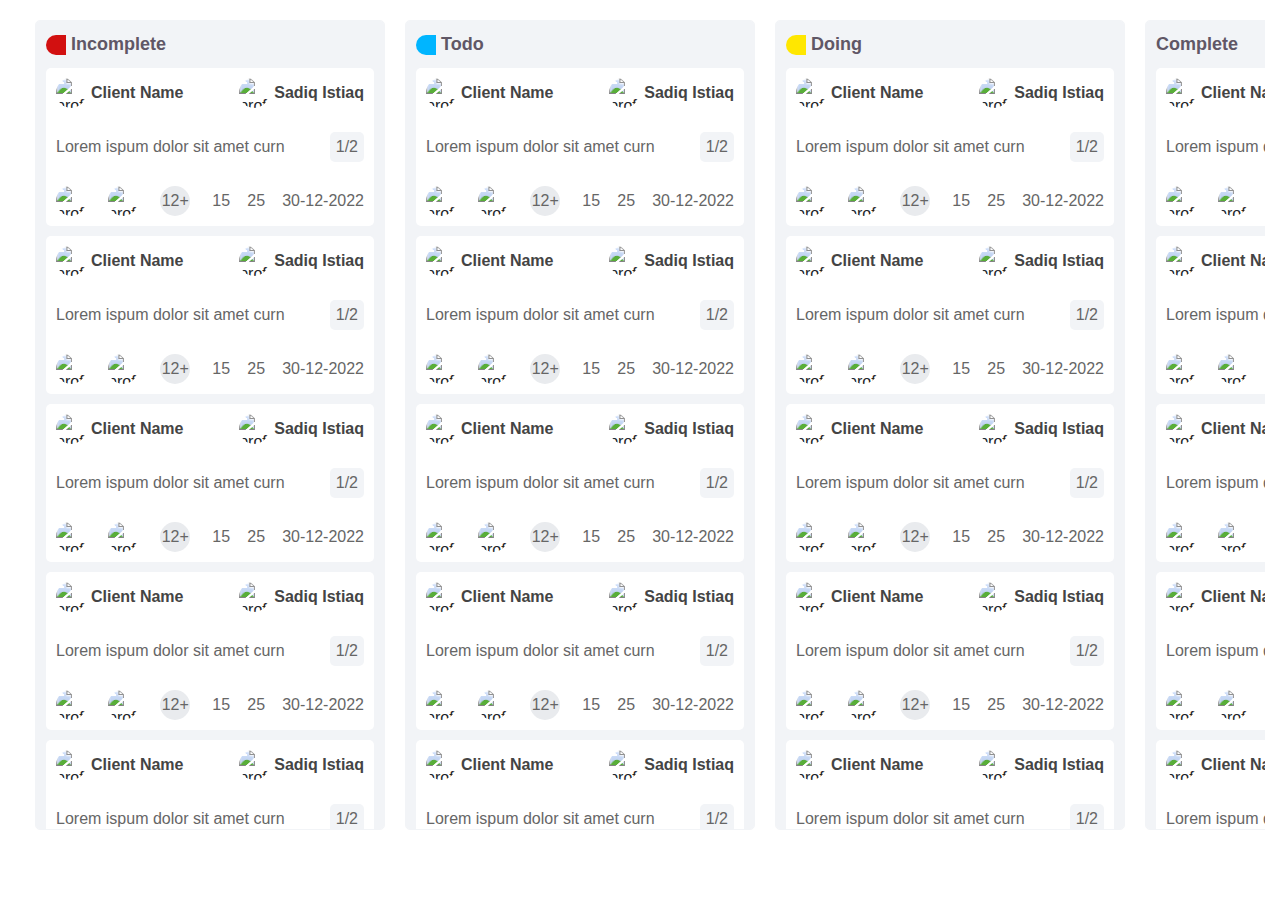
==== commit 22c3dfe0: "added vertical scroll bar to task columns" ====
--- a/index.html
+++ b/index.html
@@ -19,7 +19,11 @@
             padding: 20px;
         }
 
+        /* style for the task column starts */
+
         .task-column {
+            overflow-y: auto; 
+            max-height: 90vh;
             flex: 0 0 auto; 
             width: 350px;
             margin-right: 20px;
@@ -28,6 +32,28 @@
             border-radius: 5px;
             padding: 10px;
         }
+
+          .task-column::-webkit-scrollbar {
+            width: 8px; 
+        }
+
+        .task-column::-webkit-scrollbar-thumb {
+            background-color: #0071be;
+            border-radius: 5px;
+        }
+
+        .task-column::-webkit-scrollbar-track {
+            background-color: #f1f1f1; 
+        }
+
+        /* For Firefox */
+        .task-column {
+            scrollbar-width: thin;
+            scrollbar-color: #0071be #f1f1f1;
+        }
+
+        
+        /* style for the task column ends */
 
         .half-rectangle {
             width: 20px;
@@ -141,7 +167,7 @@
 </head>
 <body>
 
-<div class="container-fluid mt-5">
+<div class="container-fluid">
     <div class="task-container">
         <!-- Incomplete Column -->
         <div class="task-column">
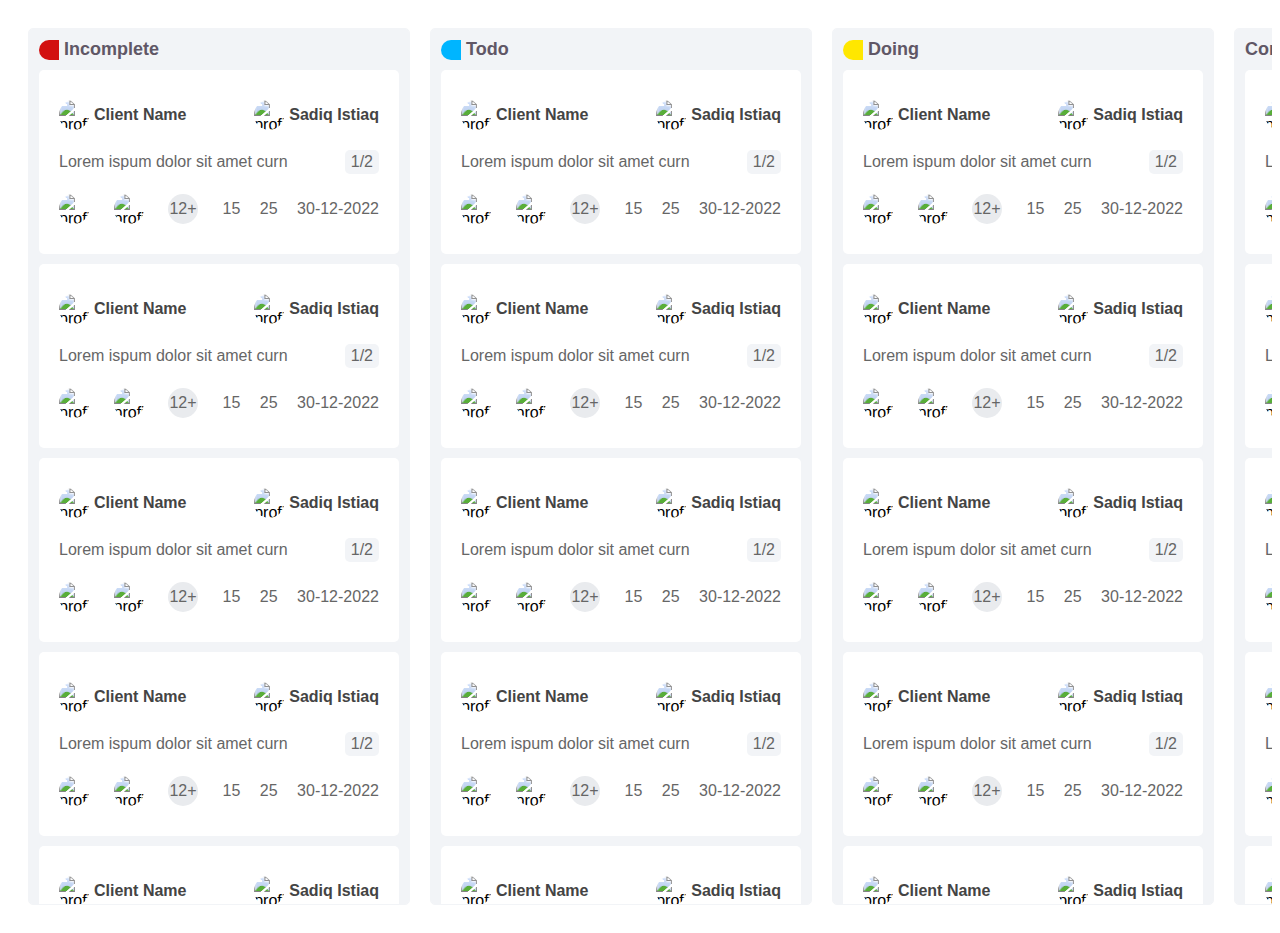
==== commit e0112162: "added file upload modal" ====
--- a/index.html
+++ b/index.html
@@ -3,171 +3,16 @@
 <head>
     <meta charset="UTF-8">
     <meta name="viewport" content="width=device-width, initial-scale=1.0">
-    <link rel="stylesheet" href="https://maxcdn.bootstrapcdn.com/bootstrap/4.5.2/css/bootstrap.min.css">
+
+    <!-- custom style -->
+    <link rel="stylesheet" href="css/style.css">  
+    
+    <!-- font awesome -->
     <link rel="stylesheet" href="https://cdnjs.cloudflare.com/ajax/libs/font-awesome/6.5.1/css/all.min.css" integrity="sha512-DTOQO9RWCH3ppGqcWaEA1BIZOC6xxalwEsw9c2QQeAIftl+Vegovlnee1c9QX4TctnWMn13TZye+giMm8e2LwA==" crossorigin="anonymous" referrerpolicy="no-referrer" />
-    <style>
-        body {
-            overflow-x: auto;
-            font-family: 'Gill Sans', 'Gill Sans MT', Calibri, 'Trebuchet MS', sans-serif;
-        }
-
-        
-        .task-container {
-            display: flex;
-            flex-wrap: nowrap; 
-            overflow-x: auto; 
-            padding: 20px;
-        }
-
-        /* style for the task column starts */
-
-        .task-column {
-            overflow-y: auto; 
-            max-height: 90vh;
-            flex: 0 0 auto; 
-            width: 350px;
-            margin-right: 20px;
-            background-color: #f2f4f7;
-            border: 1px solid #f2f4f7;
-            border-radius: 5px;
-            padding: 10px;
-        }
-
-          .task-column::-webkit-scrollbar {
-            width: 8px; 
-        }
-
-        .task-column::-webkit-scrollbar-thumb {
-            background-color: #0071be;
-            border-radius: 5px;
-        }
-
-        .task-column::-webkit-scrollbar-track {
-            background-color: #f1f1f1; 
-        }
-
-        /* For Firefox */
-        .task-column {
-            scrollbar-width: thin;
-            scrollbar-color: #0071be #f1f1f1;
-        }
-
-        
-        /* style for the task column ends */
-
-        .half-rectangle {
-            width: 20px;
-            height: 20px;
-            margin-right: 5px;
-            border-top-left-radius: 20px; 
-            border-bottom-left-radius: 20px; 
-        }
-
-        .hf-bg-incomplete {
-            background-color: #d21010;
-        }
-
-        
-        .hf-bg-todo {
-            background-color: #00b5ff;
-        }
-
-        .hf-bg-doing {
-            background-color: #ffe700;
-        }
-
-        .task-heading {
-            display: flex;
-            align-items: center;
-            font-size: 18px;
-            font-weight: bold;
-            margin-bottom: 10px;
-            color:#605766
-        }
-
-        /* contains style for task card */
-
-        .task-card {
-            margin-bottom: 10px;
-            background-color: #ffffff;
-            border-radius: 5px;
-            padding: 10px;
-            min-height: 150px;
-        }
-
-        .task-card-section {
-            display: flex;
-            align-items: center;
-            justify-content: space-between;
-        }
-
-        .profile-container {
-            display: flex;
-            align-items: center;
-        }
-
-        .profile-image {
-            width: 30px;
-            height: 30px;
-            border-radius: 50%;
-            margin-right: 5px;
-        }
-
-        .profile-image-placeholder {
-            display: flex;
-            align-items: center;
-            justify-content: center;
-            width: 30px;
-            height: 30px;
-            border-radius: 50%;
-            margin-right: 5px;
-            color:#666666;
-            font-size: 16px;
-            font-weight: 400;
-            background-color: rgb(233, 235, 238);
-        }
-
-        .role {
-            color:#444444;
-            font-size: 16px;
-            font-weight: 600;
-        }
-
-        .client-info {
-            text-align: right;
-        }
-
-        .task-description {
-            font-size: 16px;
-            color:#666666;
-        }
-
-        .task-progress {
-            background-color: #f2f4f7;
-            padding: 3px 6px;
-            border-radius: 5px;
-            color:#666666;
-        }
-
-        .task-coworker {
-            display: flex;
-            align-items: center;
-            justify-content: space-between;
-            color:#666666;
-        }
-
-        .task-info-icon-group {
-            color:#666666;
-            font-size: 16px;
-            font-weight: 400;
-        }
-
-        
-    </style>
 </head>
 <body>
 
-<div class="container-fluid">
+<div class="wrapper">
     <div class="task-container">
         <!-- Incomplete Column -->
         <div class="task-column">
@@ -206,7 +51,7 @@
                         <i class="fa-regular fa-comments"></i>
                         <span>15</span>
                     </div>
-                    <div class="task-info-icon-group">
+                    <div class="task-info-icon-group attachmentButton">
                         <i class="fa-solid fa-paperclip"></i>
                         <span>25</span>
                     </div>
@@ -248,7 +93,7 @@
                         <i class="fa-regular fa-comments"></i>
                         <span>15</span>
                     </div>
-                    <div class="task-info-icon-group">
+                    <div class="task-info-icon-group attachmentButton">
                         <i class="fa-solid fa-paperclip"></i>
                         <span>25</span>
                     </div>
@@ -290,91 +135,91 @@
                         <i class="fa-regular fa-comments"></i>
                         <span>15</span>
                     </div>
-                    <div class="task-info-icon-group">
-                        <i class="fa-solid fa-paperclip"></i>
-                        <span>25</span>
-                    </div>
-                    <div class="task-info-icon-group">
-                        <i class="fa-solid fa-calendar-days"></i>
-                        <span>30-12-2022</span>
-                    </div>
-                </div>
-            </div>
-
-            <div class="task-card">
-                <div class="task-card-section mb-4">
-                    <div class="profile-container">
-                        <img src="https://xsgames.co/randomusers/assets/avatars/male/41.jpg" alt="profile-pic" class="profile-image">
-                        <div class="role">Client Name</div>
-                    </div>
-                    <div class="profile-container">
-                        <img src="https://xsgames.co/randomusers/assets/avatars/male/26.jpg" alt="profile-pic" class="profile-image">
-                        <div class="role">Sadiq Istiaq</div>
-                    </div>
-                </div>
-                <div class="task-card-section mb-4">
-                    <div class="task-description">
-                        <i class="fa-solid fa-layer-group"></i>
-                        <span>Lorem ispum dolor sit amet curn</span>
-                    </div>
-                    <div class="task-progress">
-                        <i class="fa-solid fa-clipboard"></i>
-                        <span>1/2</span>
-                    </div>
-                </div>
-                <div class="task-card-section">
-                    <img src="https://xsgames.co/randomusers/assets/avatars/female/75.jpg" alt="profile-pic" class="profile-image">
-                    <img src="https://xsgames.co/randomusers/avatar.php?g=male" alt="profile-pic" class="profile-image">
-                    <div class="profile-image-placeholder">
-                        <span>12+</span>
-                    </div>
-                    <div class="task-info-icon-group">
-                        <i class="fa-regular fa-comments"></i>
-                        <span>15</span>
-                    </div>
-                    <div class="task-info-icon-group">
-                        <i class="fa-solid fa-paperclip"></i>
-                        <span>25</span>
-                    </div>
-                    <div class="task-info-icon-group">
-                        <i class="fa-solid fa-calendar-days"></i>
-                        <span>30-12-2022</span>
-                    </div>
-                </div>
-            </div>
-
-            <div class="task-card">
-                <div class="task-card-section mb-4">
-                    <div class="profile-container">
-                        <img src="https://xsgames.co/randomusers/assets/avatars/male/41.jpg" alt="profile-pic" class="profile-image">
-                        <div class="role">Client Name</div>
-                    </div>
-                    <div class="profile-container">
-                        <img src="https://xsgames.co/randomusers/assets/avatars/male/26.jpg" alt="profile-pic" class="profile-image">
-                        <div class="role">Sadiq Istiaq</div>
-                    </div>
-                </div>
-                <div class="task-card-section mb-4">
-                    <div class="task-description">
-                        <i class="fa-solid fa-layer-group"></i>
-                        <span>Lorem ispum dolor sit amet curn</span>
-                    </div>
-                    <div class="task-progress">
-                        <i class="fa-solid fa-clipboard"></i>
-                        <span>1/2</span>
-                    </div>
-                </div>
-                <div class="task-card-section">
-                    <img src="https://xsgames.co/randomusers/assets/avatars/female/75.jpg" alt="profile-pic" class="profile-image">
-                    <img src="https://xsgames.co/randomusers/avatar.php?g=male" alt="profile-pic" class="profile-image">
-                    <div class="profile-image-placeholder">
-                        <span>12+</span>
-                    </div>
-                    <div class="task-info-icon-group">
-                        <i class="fa-regular fa-comments"></i>
-                        <span>15</span>
-                    </div>
-                    <div class="task-info-icon-group">
+                    <div class="task-info-icon-group attachmentButton">
+                        <i class="fa-solid fa-paperclip"></i>
+                        <span>25</span>
+                    </div>
+                    <div class="task-info-icon-group">
+                        <i class="fa-solid fa-calendar-days"></i>
+                        <span>30-12-2022</span>
+                    </div>
+                </div>
+            </div>
+
+            <div class="task-card">
+                <div class="task-card-section mb-4">
+                    <div class="profile-container">
+                        <img src="https://xsgames.co/randomusers/assets/avatars/male/41.jpg" alt="profile-pic" class="profile-image">
+                        <div class="role">Client Name</div>
+                    </div>
+                    <div class="profile-container">
+                        <img src="https://xsgames.co/randomusers/assets/avatars/male/26.jpg" alt="profile-pic" class="profile-image">
+                        <div class="role">Sadiq Istiaq</div>
+                    </div>
+                </div>
+                <div class="task-card-section mb-4">
+                    <div class="task-description">
+                        <i class="fa-solid fa-layer-group"></i>
+                        <span>Lorem ispum dolor sit amet curn</span>
+                    </div>
+                    <div class="task-progress">
+                        <i class="fa-solid fa-clipboard"></i>
+                        <span>1/2</span>
+                    </div>
+                </div>
+                <div class="task-card-section">
+                    <img src="https://xsgames.co/randomusers/assets/avatars/female/75.jpg" alt="profile-pic" class="profile-image">
+                    <img src="https://xsgames.co/randomusers/avatar.php?g=male" alt="profile-pic" class="profile-image">
+                    <div class="profile-image-placeholder">
+                        <span>12+</span>
+                    </div>
+                    <div class="task-info-icon-group">
+                        <i class="fa-regular fa-comments"></i>
+                        <span>15</span>
+                    </div>
+                    <div class="task-info-icon-group attachmentButton">
+                        <i class="fa-solid fa-paperclip"></i>
+                        <span>25</span>
+                    </div>
+                    <div class="task-info-icon-group">
+                        <i class="fa-solid fa-calendar-days"></i>
+                        <span>30-12-2022</span>
+                    </div>
+                </div>
+            </div>
+
+            <div class="task-card">
+                <div class="task-card-section mb-4">
+                    <div class="profile-container">
+                        <img src="https://xsgames.co/randomusers/assets/avatars/male/41.jpg" alt="profile-pic" class="profile-image">
+                        <div class="role">Client Name</div>
+                    </div>
+                    <div class="profile-container">
+                        <img src="https://xsgames.co/randomusers/assets/avatars/male/26.jpg" alt="profile-pic" class="profile-image">
+                        <div class="role">Sadiq Istiaq</div>
+                    </div>
+                </div>
+                <div class="task-card-section mb-4">
+                    <div class="task-description">
+                        <i class="fa-solid fa-layer-group"></i>
+                        <span>Lorem ispum dolor sit amet curn</span>
+                    </div>
+                    <div class="task-progress">
+                        <i class="fa-solid fa-clipboard"></i>
+                        <span>1/2</span>
+                    </div>
+                </div>
+                <div class="task-card-section">
+                    <img src="https://xsgames.co/randomusers/assets/avatars/female/75.jpg" alt="profile-pic" class="profile-image">
+                    <img src="https://xsgames.co/randomusers/avatar.php?g=male" alt="profile-pic" class="profile-image">
+                    <div class="profile-image-placeholder">
+                        <span>12+</span>
+                    </div>
+                    <div class="task-info-icon-group">
+                        <i class="fa-regular fa-comments"></i>
+                        <span>15</span>
+                    </div>
+                    <div class="task-info-icon-group attachmentButton">
                         <i class="fa-solid fa-paperclip"></i>
                         <span>25</span>
                     </div>
@@ -424,7 +269,7 @@
                         <i class="fa-regular fa-comments"></i>
                         <span>15</span>
                     </div>
-                    <div class="task-info-icon-group">
+                    <div class="task-info-icon-group attachmentButton">
                         <i class="fa-solid fa-paperclip"></i>
                         <span>25</span>
                     </div>
@@ -466,7 +311,7 @@
                         <i class="fa-regular fa-comments"></i>
                         <span>15</span>
                     </div>
-                    <div class="task-info-icon-group">
+                    <div class="task-info-icon-group attachmentButton">
                         <i class="fa-solid fa-paperclip"></i>
                         <span>25</span>
                     </div>
@@ -508,91 +353,91 @@
                         <i class="fa-regular fa-comments"></i>
                         <span>15</span>
                     </div>
-                    <div class="task-info-icon-group">
-                        <i class="fa-solid fa-paperclip"></i>
-                        <span>25</span>
-                    </div>
-                    <div class="task-info-icon-group">
-                        <i class="fa-solid fa-calendar-days"></i>
-                        <span>30-12-2022</span>
-                    </div>
-                </div>
-            </div>
-
-            <div class="task-card">
-                <div class="task-card-section mb-4">
-                    <div class="profile-container">
-                        <img src="https://xsgames.co/randomusers/assets/avatars/male/41.jpg" alt="profile-pic" class="profile-image">
-                        <div class="role">Client Name</div>
-                    </div>
-                    <div class="profile-container">
-                        <img src="https://xsgames.co/randomusers/assets/avatars/male/26.jpg" alt="profile-pic" class="profile-image">
-                        <div class="role">Sadiq Istiaq</div>
-                    </div>
-                </div>
-                <div class="task-card-section mb-4">
-                    <div class="task-description">
-                        <i class="fa-solid fa-layer-group"></i>
-                        <span>Lorem ispum dolor sit amet curn</span>
-                    </div>
-                    <div class="task-progress">
-                        <i class="fa-solid fa-clipboard"></i>
-                        <span>1/2</span>
-                    </div>
-                </div>
-                <div class="task-card-section">
-                    <img src="https://xsgames.co/randomusers/assets/avatars/female/75.jpg" alt="profile-pic" class="profile-image">
-                    <img src="https://xsgames.co/randomusers/avatar.php?g=male" alt="profile-pic" class="profile-image">
-                    <div class="profile-image-placeholder">
-                        <span>12+</span>
-                    </div>
-                    <div class="task-info-icon-group">
-                        <i class="fa-regular fa-comments"></i>
-                        <span>15</span>
-                    </div>
-                    <div class="task-info-icon-group">
-                        <i class="fa-solid fa-paperclip"></i>
-                        <span>25</span>
-                    </div>
-                    <div class="task-info-icon-group">
-                        <i class="fa-solid fa-calendar-days"></i>
-                        <span>30-12-2022</span>
-                    </div>
-                </div>
-            </div>
-
-            <div class="task-card">
-                <div class="task-card-section mb-4">
-                    <div class="profile-container">
-                        <img src="https://xsgames.co/randomusers/assets/avatars/male/41.jpg" alt="profile-pic" class="profile-image">
-                        <div class="role">Client Name</div>
-                    </div>
-                    <div class="profile-container">
-                        <img src="https://xsgames.co/randomusers/assets/avatars/male/26.jpg" alt="profile-pic" class="profile-image">
-                        <div class="role">Sadiq Istiaq</div>
-                    </div>
-                </div>
-                <div class="task-card-section mb-4">
-                    <div class="task-description">
-                        <i class="fa-solid fa-layer-group"></i>
-                        <span>Lorem ispum dolor sit amet curn</span>
-                    </div>
-                    <div class="task-progress">
-                        <i class="fa-solid fa-clipboard"></i>
-                        <span>1/2</span>
-                    </div>
-                </div>
-                <div class="task-card-section">
-                    <img src="https://xsgames.co/randomusers/assets/avatars/female/75.jpg" alt="profile-pic" class="profile-image">
-                    <img src="https://xsgames.co/randomusers/avatar.php?g=male" alt="profile-pic" class="profile-image">
-                    <div class="profile-image-placeholder">
-                        <span>12+</span>
-                    </div>
-                    <div class="task-info-icon-group">
-                        <i class="fa-regular fa-comments"></i>
-                        <span>15</span>
-                    </div>
-                    <div class="task-info-icon-group">
+                    <div class="task-info-icon-group attachmentButton">
+                        <i class="fa-solid fa-paperclip"></i>
+                        <span>25</span>
+                    </div>
+                    <div class="task-info-icon-group">
+                        <i class="fa-solid fa-calendar-days"></i>
+                        <span>30-12-2022</span>
+                    </div>
+                </div>
+            </div>
+
+            <div class="task-card">
+                <div class="task-card-section mb-4">
+                    <div class="profile-container">
+                        <img src="https://xsgames.co/randomusers/assets/avatars/male/41.jpg" alt="profile-pic" class="profile-image">
+                        <div class="role">Client Name</div>
+                    </div>
+                    <div class="profile-container">
+                        <img src="https://xsgames.co/randomusers/assets/avatars/male/26.jpg" alt="profile-pic" class="profile-image">
+                        <div class="role">Sadiq Istiaq</div>
+                    </div>
+                </div>
+                <div class="task-card-section mb-4">
+                    <div class="task-description">
+                        <i class="fa-solid fa-layer-group"></i>
+                        <span>Lorem ispum dolor sit amet curn</span>
+                    </div>
+                    <div class="task-progress">
+                        <i class="fa-solid fa-clipboard"></i>
+                        <span>1/2</span>
+                    </div>
+                </div>
+                <div class="task-card-section">
+                    <img src="https://xsgames.co/randomusers/assets/avatars/female/75.jpg" alt="profile-pic" class="profile-image">
+                    <img src="https://xsgames.co/randomusers/avatar.php?g=male" alt="profile-pic" class="profile-image">
+                    <div class="profile-image-placeholder">
+                        <span>12+</span>
+                    </div>
+                    <div class="task-info-icon-group">
+                        <i class="fa-regular fa-comments"></i>
+                        <span>15</span>
+                    </div>
+                    <div class="task-info-icon-group attachmentButton">
+                        <i class="fa-solid fa-paperclip"></i>
+                        <span>25</span>
+                    </div>
+                    <div class="task-info-icon-group">
+                        <i class="fa-solid fa-calendar-days"></i>
+                        <span>30-12-2022</span>
+                    </div>
+                </div>
+            </div>
+
+            <div class="task-card">
+                <div class="task-card-section mb-4">
+                    <div class="profile-container">
+                        <img src="https://xsgames.co/randomusers/assets/avatars/male/41.jpg" alt="profile-pic" class="profile-image">
+                        <div class="role">Client Name</div>
+                    </div>
+                    <div class="profile-container">
+                        <img src="https://xsgames.co/randomusers/assets/avatars/male/26.jpg" alt="profile-pic" class="profile-image">
+                        <div class="role">Sadiq Istiaq</div>
+                    </div>
+                </div>
+                <div class="task-card-section mb-4">
+                    <div class="task-description">
+                        <i class="fa-solid fa-layer-group"></i>
+                        <span>Lorem ispum dolor sit amet curn</span>
+                    </div>
+                    <div class="task-progress">
+                        <i class="fa-solid fa-clipboard"></i>
+                        <span>1/2</span>
+                    </div>
+                </div>
+                <div class="task-card-section">
+                    <img src="https://xsgames.co/randomusers/assets/avatars/female/75.jpg" alt="profile-pic" class="profile-image">
+                    <img src="https://xsgames.co/randomusers/avatar.php?g=male" alt="profile-pic" class="profile-image">
+                    <div class="profile-image-placeholder">
+                        <span>12+</span>
+                    </div>
+                    <div class="task-info-icon-group">
+                        <i class="fa-regular fa-comments"></i>
+                        <span>15</span>
+                    </div>
+                    <div class="task-info-icon-group attachmentButton">
                         <i class="fa-solid fa-paperclip"></i>
                         <span>25</span>
                     </div>
@@ -642,7 +487,7 @@
                         <i class="fa-regular fa-comments"></i>
                         <span>15</span>
                     </div>
-                    <div class="task-info-icon-group">
+                    <div class="task-info-icon-group attachmentButton">
                         <i class="fa-solid fa-paperclip"></i>
                         <span>25</span>
                     </div>
@@ -684,7 +529,7 @@
                         <i class="fa-regular fa-comments"></i>
                         <span>15</span>
                     </div>
-                    <div class="task-info-icon-group">
+                    <div class="task-info-icon-group attachmentButton">
                         <i class="fa-solid fa-paperclip"></i>
                         <span>25</span>
                     </div>
@@ -726,91 +571,91 @@
                         <i class="fa-regular fa-comments"></i>
                         <span>15</span>
                     </div>
-                    <div class="task-info-icon-group">
-                        <i class="fa-solid fa-paperclip"></i>
-                        <span>25</span>
-                    </div>
-                    <div class="task-info-icon-group">
-                        <i class="fa-solid fa-calendar-days"></i>
-                        <span>30-12-2022</span>
-                    </div>
-                </div>
-            </div>
-
-            <div class="task-card">
-                <div class="task-card-section mb-4">
-                    <div class="profile-container">
-                        <img src="https://xsgames.co/randomusers/assets/avatars/male/41.jpg" alt="profile-pic" class="profile-image">
-                        <div class="role">Client Name</div>
-                    </div>
-                    <div class="profile-container">
-                        <img src="https://xsgames.co/randomusers/assets/avatars/male/26.jpg" alt="profile-pic" class="profile-image">
-                        <div class="role">Sadiq Istiaq</div>
-                    </div>
-                </div>
-                <div class="task-card-section mb-4">
-                    <div class="task-description">
-                        <i class="fa-solid fa-layer-group"></i>
-                        <span>Lorem ispum dolor sit amet curn</span>
-                    </div>
-                    <div class="task-progress">
-                        <i class="fa-solid fa-clipboard"></i>
-                        <span>1/2</span>
-                    </div>
-                </div>
-                <div class="task-card-section">
-                    <img src="https://xsgames.co/randomusers/assets/avatars/female/75.jpg" alt="profile-pic" class="profile-image">
-                    <img src="https://xsgames.co/randomusers/avatar.php?g=male" alt="profile-pic" class="profile-image">
-                    <div class="profile-image-placeholder">
-                        <span>12+</span>
-                    </div>
-                    <div class="task-info-icon-group">
-                        <i class="fa-regular fa-comments"></i>
-                        <span>15</span>
-                    </div>
-                    <div class="task-info-icon-group">
-                        <i class="fa-solid fa-paperclip"></i>
-                        <span>25</span>
-                    </div>
-                    <div class="task-info-icon-group">
-                        <i class="fa-solid fa-calendar-days"></i>
-                        <span>30-12-2022</span>
-                    </div>
-                </div>
-            </div>
-
-            <div class="task-card">
-                <div class="task-card-section mb-4">
-                    <div class="profile-container">
-                        <img src="https://xsgames.co/randomusers/assets/avatars/male/41.jpg" alt="profile-pic" class="profile-image">
-                        <div class="role">Client Name</div>
-                    </div>
-                    <div class="profile-container">
-                        <img src="https://xsgames.co/randomusers/assets/avatars/male/26.jpg" alt="profile-pic" class="profile-image">
-                        <div class="role">Sadiq Istiaq</div>
-                    </div>
-                </div>
-                <div class="task-card-section mb-4">
-                    <div class="task-description">
-                        <i class="fa-solid fa-layer-group"></i>
-                        <span>Lorem ispum dolor sit amet curn</span>
-                    </div>
-                    <div class="task-progress">
-                        <i class="fa-solid fa-clipboard"></i>
-                        <span>1/2</span>
-                    </div>
-                </div>
-                <div class="task-card-section">
-                    <img src="https://xsgames.co/randomusers/assets/avatars/female/75.jpg" alt="profile-pic" class="profile-image">
-                    <img src="https://xsgames.co/randomusers/avatar.php?g=male" alt="profile-pic" class="profile-image">
-                    <div class="profile-image-placeholder">
-                        <span>12+</span>
-                    </div>
-                    <div class="task-info-icon-group">
-                        <i class="fa-regular fa-comments"></i>
-                        <span>15</span>
-                    </div>
-                    <div class="task-info-icon-group">
+                    <div class="task-info-icon-group attachmentButton">
+                        <i class="fa-solid fa-paperclip"></i>
+                        <span>25</span>
+                    </div>
+                    <div class="task-info-icon-group">
+                        <i class="fa-solid fa-calendar-days"></i>
+                        <span>30-12-2022</span>
+                    </div>
+                </div>
+            </div>
+
+            <div class="task-card">
+                <div class="task-card-section mb-4">
+                    <div class="profile-container">
+                        <img src="https://xsgames.co/randomusers/assets/avatars/male/41.jpg" alt="profile-pic" class="profile-image">
+                        <div class="role">Client Name</div>
+                    </div>
+                    <div class="profile-container">
+                        <img src="https://xsgames.co/randomusers/assets/avatars/male/26.jpg" alt="profile-pic" class="profile-image">
+                        <div class="role">Sadiq Istiaq</div>
+                    </div>
+                </div>
+                <div class="task-card-section mb-4">
+                    <div class="task-description">
+                        <i class="fa-solid fa-layer-group"></i>
+                        <span>Lorem ispum dolor sit amet curn</span>
+                    </div>
+                    <div class="task-progress">
+                        <i class="fa-solid fa-clipboard"></i>
+                        <span>1/2</span>
+                    </div>
+                </div>
+                <div class="task-card-section">
+                    <img src="https://xsgames.co/randomusers/assets/avatars/female/75.jpg" alt="profile-pic" class="profile-image">
+                    <img src="https://xsgames.co/randomusers/avatar.php?g=male" alt="profile-pic" class="profile-image">
+                    <div class="profile-image-placeholder">
+                        <span>12+</span>
+                    </div>
+                    <div class="task-info-icon-group">
+                        <i class="fa-regular fa-comments"></i>
+                        <span>15</span>
+                    </div>
+                    <div class="task-info-icon-group attachmentButton">
+                        <i class="fa-solid fa-paperclip"></i>
+                        <span>25</span>
+                    </div>
+                    <div class="task-info-icon-group">
+                        <i class="fa-solid fa-calendar-days"></i>
+                        <span>30-12-2022</span>
+                    </div>
+                </div>
+            </div>
+
+            <div class="task-card">
+                <div class="task-card-section mb-4">
+                    <div class="profile-container">
+                        <img src="https://xsgames.co/randomusers/assets/avatars/male/41.jpg" alt="profile-pic" class="profile-image">
+                        <div class="role">Client Name</div>
+                    </div>
+                    <div class="profile-container">
+                        <img src="https://xsgames.co/randomusers/assets/avatars/male/26.jpg" alt="profile-pic" class="profile-image">
+                        <div class="role">Sadiq Istiaq</div>
+                    </div>
+                </div>
+                <div class="task-card-section mb-4">
+                    <div class="task-description">
+                        <i class="fa-solid fa-layer-group"></i>
+                        <span>Lorem ispum dolor sit amet curn</span>
+                    </div>
+                    <div class="task-progress">
+                        <i class="fa-solid fa-clipboard"></i>
+                        <span>1/2</span>
+                    </div>
+                </div>
+                <div class="task-card-section">
+                    <img src="https://xsgames.co/randomusers/assets/avatars/female/75.jpg" alt="profile-pic" class="profile-image">
+                    <img src="https://xsgames.co/randomusers/avatar.php?g=male" alt="profile-pic" class="profile-image">
+                    <div class="profile-image-placeholder">
+                        <span>12+</span>
+                    </div>
+                    <div class="task-info-icon-group">
+                        <i class="fa-regular fa-comments"></i>
+                        <span>15</span>
+                    </div>
+                    <div class="task-info-icon-group attachmentButton">
                         <i class="fa-solid fa-paperclip"></i>
                         <span>25</span>
                     </div>
@@ -857,7 +702,7 @@
                         <i class="fa-regular fa-comments"></i>
                         <span>15</span>
                     </div>
-                    <div class="task-info-icon-group">
+                    <div class="task-info-icon-group attachmentButton">
                         <i class="fa-solid fa-paperclip"></i>
                         <span>25</span>
                     </div>
@@ -899,7 +744,7 @@
                         <i class="fa-regular fa-comments"></i>
                         <span>15</span>
                     </div>
-                    <div class="task-info-icon-group">
+                    <div class="task-info-icon-group attachmentButton">
                         <i class="fa-solid fa-paperclip"></i>
                         <span>25</span>
                     </div>
@@ -941,91 +786,91 @@
                         <i class="fa-regular fa-comments"></i>
                         <span>15</span>
                     </div>
-                    <div class="task-info-icon-group">
-                        <i class="fa-solid fa-paperclip"></i>
-                        <span>25</span>
-                    </div>
-                    <div class="task-info-icon-group">
-                        <i class="fa-solid fa-calendar-days"></i>
-                        <span>30-12-2022</span>
-                    </div>
-                </div>
-            </div>
-
-            <div class="task-card">
-                <div class="task-card-section mb-4">
-                    <div class="profile-container">
-                        <img src="https://xsgames.co/randomusers/assets/avatars/male/41.jpg" alt="profile-pic" class="profile-image">
-                        <div class="role">Client Name</div>
-                    </div>
-                    <div class="profile-container">
-                        <img src="https://xsgames.co/randomusers/assets/avatars/male/26.jpg" alt="profile-pic" class="profile-image">
-                        <div class="role">Sadiq Istiaq</div>
-                    </div>
-                </div>
-                <div class="task-card-section mb-4">
-                    <div class="task-description">
-                        <i class="fa-solid fa-layer-group"></i>
-                        <span>Lorem ispum dolor sit amet curn</span>
-                    </div>
-                    <div class="task-progress">
-                        <i class="fa-solid fa-clipboard"></i>
-                        <span>1/2</span>
-                    </div>
-                </div>
-                <div class="task-card-section">
-                    <img src="https://xsgames.co/randomusers/assets/avatars/female/75.jpg" alt="profile-pic" class="profile-image">
-                    <img src="https://xsgames.co/randomusers/avatar.php?g=male" alt="profile-pic" class="profile-image">
-                    <div class="profile-image-placeholder">
-                        <span>12+</span>
-                    </div>
-                    <div class="task-info-icon-group">
-                        <i class="fa-regular fa-comments"></i>
-                        <span>15</span>
-                    </div>
-                    <div class="task-info-icon-group">
-                        <i class="fa-solid fa-paperclip"></i>
-                        <span>25</span>
-                    </div>
-                    <div class="task-info-icon-group">
-                        <i class="fa-solid fa-calendar-days"></i>
-                        <span>30-12-2022</span>
-                    </div>
-                </div>
-            </div>
-
-            <div class="task-card">
-                <div class="task-card-section mb-4">
-                    <div class="profile-container">
-                        <img src="https://xsgames.co/randomusers/assets/avatars/male/41.jpg" alt="profile-pic" class="profile-image">
-                        <div class="role">Client Name</div>
-                    </div>
-                    <div class="profile-container">
-                        <img src="https://xsgames.co/randomusers/assets/avatars/male/26.jpg" alt="profile-pic" class="profile-image">
-                        <div class="role">Sadiq Istiaq</div>
-                    </div>
-                </div>
-                <div class="task-card-section mb-4">
-                    <div class="task-description">
-                        <i class="fa-solid fa-layer-group"></i>
-                        <span>Lorem ispum dolor sit amet curn</span>
-                    </div>
-                    <div class="task-progress">
-                        <i class="fa-solid fa-clipboard"></i>
-                        <span>1/2</span>
-                    </div>
-                </div>
-                <div class="task-card-section">
-                    <img src="https://xsgames.co/randomusers/assets/avatars/female/75.jpg" alt="profile-pic" class="profile-image">
-                    <img src="https://xsgames.co/randomusers/avatar.php?g=male" alt="profile-pic" class="profile-image">
-                    <div class="profile-image-placeholder">
-                        <span>12+</span>
-                    </div>
-                    <div class="task-info-icon-group">
-                        <i class="fa-regular fa-comments"></i>
-                        <span>15</span>
-                    </div>
-                    <div class="task-info-icon-group">
+                    <div class="task-info-icon-group attachmentButton">
+                        <i class="fa-solid fa-paperclip"></i>
+                        <span>25</span>
+                    </div>
+                    <div class="task-info-icon-group">
+                        <i class="fa-solid fa-calendar-days"></i>
+                        <span>30-12-2022</span>
+                    </div>
+                </div>
+            </div>
+
+            <div class="task-card">
+                <div class="task-card-section mb-4">
+                    <div class="profile-container">
+                        <img src="https://xsgames.co/randomusers/assets/avatars/male/41.jpg" alt="profile-pic" class="profile-image">
+                        <div class="role">Client Name</div>
+                    </div>
+                    <div class="profile-container">
+                        <img src="https://xsgames.co/randomusers/assets/avatars/male/26.jpg" alt="profile-pic" class="profile-image">
+                        <div class="role">Sadiq Istiaq</div>
+                    </div>
+                </div>
+                <div class="task-card-section mb-4">
+                    <div class="task-description">
+                        <i class="fa-solid fa-layer-group"></i>
+                        <span>Lorem ispum dolor sit amet curn</span>
+                    </div>
+                    <div class="task-progress">
+                        <i class="fa-solid fa-clipboard"></i>
+                        <span>1/2</span>
+                    </div>
+                </div>
+                <div class="task-card-section">
+                    <img src="https://xsgames.co/randomusers/assets/avatars/female/75.jpg" alt="profile-pic" class="profile-image">
+                    <img src="https://xsgames.co/randomusers/avatar.php?g=male" alt="profile-pic" class="profile-image">
+                    <div class="profile-image-placeholder">
+                        <span>12+</span>
+                    </div>
+                    <div class="task-info-icon-group">
+                        <i class="fa-regular fa-comments"></i>
+                        <span>15</span>
+                    </div>
+                    <div class="task-info-icon-group attachmentButton">
+                        <i class="fa-solid fa-paperclip"></i>
+                        <span>25</span>
+                    </div>
+                    <div class="task-info-icon-group">
+                        <i class="fa-solid fa-calendar-days"></i>
+                        <span>30-12-2022</span>
+                    </div>
+                </div>
+            </div>
+
+            <div class="task-card">
+                <div class="task-card-section mb-4">
+                    <div class="profile-container">
+                        <img src="https://xsgames.co/randomusers/assets/avatars/male/41.jpg" alt="profile-pic" class="profile-image">
+                        <div class="role">Client Name</div>
+                    </div>
+                    <div class="profile-container">
+                        <img src="https://xsgames.co/randomusers/assets/avatars/male/26.jpg" alt="profile-pic" class="profile-image">
+                        <div class="role">Sadiq Istiaq</div>
+                    </div>
+                </div>
+                <div class="task-card-section mb-4">
+                    <div class="task-description">
+                        <i class="fa-solid fa-layer-group"></i>
+                        <span>Lorem ispum dolor sit amet curn</span>
+                    </div>
+                    <div class="task-progress">
+                        <i class="fa-solid fa-clipboard"></i>
+                        <span>1/2</span>
+                    </div>
+                </div>
+                <div class="task-card-section">
+                    <img src="https://xsgames.co/randomusers/assets/avatars/female/75.jpg" alt="profile-pic" class="profile-image">
+                    <img src="https://xsgames.co/randomusers/avatar.php?g=male" alt="profile-pic" class="profile-image">
+                    <div class="profile-image-placeholder">
+                        <span>12+</span>
+                    </div>
+                    <div class="task-info-icon-group">
+                        <i class="fa-regular fa-comments"></i>
+                        <span>15</span>
+                    </div>
+                    <div class="task-info-icon-group attachmentButton">
                         <i class="fa-solid fa-paperclip"></i>
                         <span>25</span>
                     </div>
@@ -1072,7 +917,7 @@
                         <i class="fa-regular fa-comments"></i>
                         <span>15</span>
                     </div>
-                    <div class="task-info-icon-group">
+                    <div id="#attachmentButton" class="task-info-icon-group">
                         <i class="fa-solid fa-paperclip"></i>
                         <span>25</span>
                     </div>
@@ -1114,7 +959,7 @@
                         <i class="fa-regular fa-comments"></i>
                         <span>15</span>
                     </div>
-                    <div class="task-info-icon-group">
+                    <div class="task-info-icon-group attachmentButton">
                         <i class="fa-solid fa-paperclip"></i>
                         <span>25</span>
                     </div>
@@ -1156,91 +1001,91 @@
                         <i class="fa-regular fa-comments"></i>
                         <span>15</span>
                     </div>
-                    <div class="task-info-icon-group">
-                        <i class="fa-solid fa-paperclip"></i>
-                        <span>25</span>
-                    </div>
-                    <div class="task-info-icon-group">
-                        <i class="fa-solid fa-calendar-days"></i>
-                        <span>30-12-2022</span>
-                    </div>
-                </div>
-            </div>
-
-            <div class="task-card">
-                <div class="task-card-section mb-4">
-                    <div class="profile-container">
-                        <img src="https://xsgames.co/randomusers/assets/avatars/male/41.jpg" alt="profile-pic" class="profile-image">
-                        <div class="role">Client Name</div>
-                    </div>
-                    <div class="profile-container">
-                        <img src="https://xsgames.co/randomusers/assets/avatars/male/26.jpg" alt="profile-pic" class="profile-image">
-                        <div class="role">Sadiq Istiaq</div>
-                    </div>
-                </div>
-                <div class="task-card-section mb-4">
-                    <div class="task-description">
-                        <i class="fa-solid fa-layer-group"></i>
-                        <span>Lorem ispum dolor sit amet curn</span>
-                    </div>
-                    <div class="task-progress">
-                        <i class="fa-solid fa-clipboard"></i>
-                        <span>1/2</span>
-                    </div>
-                </div>
-                <div class="task-card-section">
-                    <img src="https://xsgames.co/randomusers/assets/avatars/female/75.jpg" alt="profile-pic" class="profile-image">
-                    <img src="https://xsgames.co/randomusers/avatar.php?g=male" alt="profile-pic" class="profile-image">
-                    <div class="profile-image-placeholder">
-                        <span>12+</span>
-                    </div>
-                    <div class="task-info-icon-group">
-                        <i class="fa-regular fa-comments"></i>
-                        <span>15</span>
-                    </div>
-                    <div class="task-info-icon-group">
-                        <i class="fa-solid fa-paperclip"></i>
-                        <span>25</span>
-                    </div>
-                    <div class="task-info-icon-group">
-                        <i class="fa-solid fa-calendar-days"></i>
-                        <span>30-12-2022</span>
-                    </div>
-                </div>
-            </div>
-
-            <div class="task-card">
-                <div class="task-card-section mb-4">
-                    <div class="profile-container">
-                        <img src="https://xsgames.co/randomusers/assets/avatars/male/41.jpg" alt="profile-pic" class="profile-image">
-                        <div class="role">Client Name</div>
-                    </div>
-                    <div class="profile-container">
-                        <img src="https://xsgames.co/randomusers/assets/avatars/male/26.jpg" alt="profile-pic" class="profile-image">
-                        <div class="role">Sadiq Istiaq</div>
-                    </div>
-                </div>
-                <div class="task-card-section mb-4">
-                    <div class="task-description">
-                        <i class="fa-solid fa-layer-group"></i>
-                        <span>Lorem ispum dolor sit amet curn</span>
-                    </div>
-                    <div class="task-progress">
-                        <i class="fa-solid fa-clipboard"></i>
-                        <span>1/2</span>
-                    </div>
-                </div>
-                <div class="task-card-section">
-                    <img src="https://xsgames.co/randomusers/assets/avatars/female/75.jpg" alt="profile-pic" class="profile-image">
-                    <img src="https://xsgames.co/randomusers/avatar.php?g=male" alt="profile-pic" class="profile-image">
-                    <div class="profile-image-placeholder">
-                        <span>12+</span>
-                    </div>
-                    <div class="task-info-icon-group">
-                        <i class="fa-regular fa-comments"></i>
-                        <span>15</span>
-                    </div>
-                    <div class="task-info-icon-group">
+                    <div class="task-info-icon-group attachmentButton">
+                        <i class="fa-solid fa-paperclip"></i>
+                        <span>25</span>
+                    </div>
+                    <div class="task-info-icon-group">
+                        <i class="fa-solid fa-calendar-days"></i>
+                        <span>30-12-2022</span>
+                    </div>
+                </div>
+            </div>
+
+            <div class="task-card">
+                <div class="task-card-section mb-4">
+                    <div class="profile-container">
+                        <img src="https://xsgames.co/randomusers/assets/avatars/male/41.jpg" alt="profile-pic" class="profile-image">
+                        <div class="role">Client Name</div>
+                    </div>
+                    <div class="profile-container">
+                        <img src="https://xsgames.co/randomusers/assets/avatars/male/26.jpg" alt="profile-pic" class="profile-image">
+                        <div class="role">Sadiq Istiaq</div>
+                    </div>
+                </div>
+                <div class="task-card-section mb-4">
+                    <div class="task-description">
+                        <i class="fa-solid fa-layer-group"></i>
+                        <span>Lorem ispum dolor sit amet curn</span>
+                    </div>
+                    <div class="task-progress">
+                        <i class="fa-solid fa-clipboard"></i>
+                        <span>1/2</span>
+                    </div>
+                </div>
+                <div class="task-card-section">
+                    <img src="https://xsgames.co/randomusers/assets/avatars/female/75.jpg" alt="profile-pic" class="profile-image">
+                    <img src="https://xsgames.co/randomusers/avatar.php?g=male" alt="profile-pic" class="profile-image">
+                    <div class="profile-image-placeholder">
+                        <span>12+</span>
+                    </div>
+                    <div class="task-info-icon-group">
+                        <i class="fa-regular fa-comments"></i>
+                        <span>15</span>
+                    </div>
+                    <div class="task-info-icon-group attachmentButton">
+                        <i class="fa-solid fa-paperclip"></i>
+                        <span>25</span>
+                    </div>
+                    <div class="task-info-icon-group">
+                        <i class="fa-solid fa-calendar-days"></i>
+                        <span>30-12-2022</span>
+                    </div>
+                </div>
+            </div>
+
+            <div class="task-card">
+                <div class="task-card-section mb-4">
+                    <div class="profile-container">
+                        <img src="https://xsgames.co/randomusers/assets/avatars/male/41.jpg" alt="profile-pic" class="profile-image">
+                        <div class="role">Client Name</div>
+                    </div>
+                    <div class="profile-container">
+                        <img src="https://xsgames.co/randomusers/assets/avatars/male/26.jpg" alt="profile-pic" class="profile-image">
+                        <div class="role">Sadiq Istiaq</div>
+                    </div>
+                </div>
+                <div class="task-card-section mb-4">
+                    <div class="task-description">
+                        <i class="fa-solid fa-layer-group"></i>
+                        <span>Lorem ispum dolor sit amet curn</span>
+                    </div>
+                    <div class="task-progress">
+                        <i class="fa-solid fa-clipboard"></i>
+                        <span>1/2</span>
+                    </div>
+                </div>
+                <div class="task-card-section">
+                    <img src="https://xsgames.co/randomusers/assets/avatars/female/75.jpg" alt="profile-pic" class="profile-image">
+                    <img src="https://xsgames.co/randomusers/avatar.php?g=male" alt="profile-pic" class="profile-image">
+                    <div class="profile-image-placeholder">
+                        <span>12+</span>
+                    </div>
+                    <div class="task-info-icon-group">
+                        <i class="fa-regular fa-comments"></i>
+                        <span>15</span>
+                    </div>
+                    <div class="task-info-icon-group attachmentButton">
                         <i class="fa-solid fa-paperclip"></i>
                         <span>25</span>
                     </div>
@@ -1287,7 +1132,7 @@
                         <i class="fa-regular fa-comments"></i>
                         <span>15</span>
                     </div>
-                    <div class="task-info-icon-group">
+                    <div class="task-info-icon-group attachmentButton">
                         <i class="fa-solid fa-paperclip"></i>
                         <span>25</span>
                     </div>
@@ -1329,7 +1174,7 @@
                         <i class="fa-regular fa-comments"></i>
                         <span>15</span>
                     </div>
-                    <div class="task-info-icon-group">
+                    <div class="task-info-icon-group attachmentButton">
                         <i class="fa-solid fa-paperclip"></i>
                         <span>25</span>
                     </div>
@@ -1371,91 +1216,91 @@
                         <i class="fa-regular fa-comments"></i>
                         <span>15</span>
                     </div>
-                    <div class="task-info-icon-group">
-                        <i class="fa-solid fa-paperclip"></i>
-                        <span>25</span>
-                    </div>
-                    <div class="task-info-icon-group">
-                        <i class="fa-solid fa-calendar-days"></i>
-                        <span>30-12-2022</span>
-                    </div>
-                </div>
-            </div>
-
-            <div class="task-card">
-                <div class="task-card-section mb-4">
-                    <div class="profile-container">
-                        <img src="https://xsgames.co/randomusers/assets/avatars/male/41.jpg" alt="profile-pic" class="profile-image">
-                        <div class="role">Client Name</div>
-                    </div>
-                    <div class="profile-container">
-                        <img src="https://xsgames.co/randomusers/assets/avatars/male/26.jpg" alt="profile-pic" class="profile-image">
-                        <div class="role">Sadiq Istiaq</div>
-                    </div>
-                </div>
-                <div class="task-card-section mb-4">
-                    <div class="task-description">
-                        <i class="fa-solid fa-layer-group"></i>
-                        <span>Lorem ispum dolor sit amet curn</span>
-                    </div>
-                    <div class="task-progress">
-                        <i class="fa-solid fa-clipboard"></i>
-                        <span>1/2</span>
-                    </div>
-                </div>
-                <div class="task-card-section">
-                    <img src="https://xsgames.co/randomusers/assets/avatars/female/75.jpg" alt="profile-pic" class="profile-image">
-                    <img src="https://xsgames.co/randomusers/avatar.php?g=male" alt="profile-pic" class="profile-image">
-                    <div class="profile-image-placeholder">
-                        <span>12+</span>
-                    </div>
-                    <div class="task-info-icon-group">
-                        <i class="fa-regular fa-comments"></i>
-                        <span>15</span>
-                    </div>
-                    <div class="task-info-icon-group">
-                        <i class="fa-solid fa-paperclip"></i>
-                        <span>25</span>
-                    </div>
-                    <div class="task-info-icon-group">
-                        <i class="fa-solid fa-calendar-days"></i>
-                        <span>30-12-2022</span>
-                    </div>
-                </div>
-            </div>
-
-            <div class="task-card">
-                <div class="task-card-section mb-4">
-                    <div class="profile-container">
-                        <img src="https://xsgames.co/randomusers/assets/avatars/male/41.jpg" alt="profile-pic" class="profile-image">
-                        <div class="role">Client Name</div>
-                    </div>
-                    <div class="profile-container">
-                        <img src="https://xsgames.co/randomusers/assets/avatars/male/26.jpg" alt="profile-pic" class="profile-image">
-                        <div class="role">Sadiq Istiaq</div>
-                    </div>
-                </div>
-                <div class="task-card-section mb-4">
-                    <div class="task-description">
-                        <i class="fa-solid fa-layer-group"></i>
-                        <span>Lorem ispum dolor sit amet curn</span>
-                    </div>
-                    <div class="task-progress">
-                        <i class="fa-solid fa-clipboard"></i>
-                        <span>1/2</span>
-                    </div>
-                </div>
-                <div class="task-card-section">
-                    <img src="https://xsgames.co/randomusers/assets/avatars/female/75.jpg" alt="profile-pic" class="profile-image">
-                    <img src="https://xsgames.co/randomusers/avatar.php?g=male" alt="profile-pic" class="profile-image">
-                    <div class="profile-image-placeholder">
-                        <span>12+</span>
-                    </div>
-                    <div class="task-info-icon-group">
-                        <i class="fa-regular fa-comments"></i>
-                        <span>15</span>
-                    </div>
-                    <div class="task-info-icon-group">
+                    <div class="task-info-icon-group attachmentButton">
+                        <i class="fa-solid fa-paperclip"></i>
+                        <span>25</span>
+                    </div>
+                    <div class="task-info-icon-group">
+                        <i class="fa-solid fa-calendar-days"></i>
+                        <span>30-12-2022</span>
+                    </div>
+                </div>
+            </div>
+
+            <div class="task-card">
+                <div class="task-card-section mb-4">
+                    <div class="profile-container">
+                        <img src="https://xsgames.co/randomusers/assets/avatars/male/41.jpg" alt="profile-pic" class="profile-image">
+                        <div class="role">Client Name</div>
+                    </div>
+                    <div class="profile-container">
+                        <img src="https://xsgames.co/randomusers/assets/avatars/male/26.jpg" alt="profile-pic" class="profile-image">
+                        <div class="role">Sadiq Istiaq</div>
+                    </div>
+                </div>
+                <div class="task-card-section mb-4">
+                    <div class="task-description">
+                        <i class="fa-solid fa-layer-group"></i>
+                        <span>Lorem ispum dolor sit amet curn</span>
+                    </div>
+                    <div class="task-progress">
+                        <i class="fa-solid fa-clipboard"></i>
+                        <span>1/2</span>
+                    </div>
+                </div>
+                <div class="task-card-section">
+                    <img src="https://xsgames.co/randomusers/assets/avatars/female/75.jpg" alt="profile-pic" class="profile-image">
+                    <img src="https://xsgames.co/randomusers/avatar.php?g=male" alt="profile-pic" class="profile-image">
+                    <div class="profile-image-placeholder">
+                        <span>12+</span>
+                    </div>
+                    <div class="task-info-icon-group">
+                        <i class="fa-regular fa-comments"></i>
+                        <span>15</span>
+                    </div>
+                    <div class="task-info-icon-group attachmentButton">
+                        <i class="fa-solid fa-paperclip"></i>
+                        <span>25</span>
+                    </div>
+                    <div class="task-info-icon-group">
+                        <i class="fa-solid fa-calendar-days"></i>
+                        <span>30-12-2022</span>
+                    </div>
+                </div>
+            </div>
+
+            <div class="task-card">
+                <div class="task-card-section mb-4">
+                    <div class="profile-container">
+                        <img src="https://xsgames.co/randomusers/assets/avatars/male/41.jpg" alt="profile-pic" class="profile-image">
+                        <div class="role">Client Name</div>
+                    </div>
+                    <div class="profile-container">
+                        <img src="https://xsgames.co/randomusers/assets/avatars/male/26.jpg" alt="profile-pic" class="profile-image">
+                        <div class="role">Sadiq Istiaq</div>
+                    </div>
+                </div>
+                <div class="task-card-section mb-4">
+                    <div class="task-description">
+                        <i class="fa-solid fa-layer-group"></i>
+                        <span>Lorem ispum dolor sit amet curn</span>
+                    </div>
+                    <div class="task-progress">
+                        <i class="fa-solid fa-clipboard"></i>
+                        <span>1/2</span>
+                    </div>
+                </div>
+                <div class="task-card-section">
+                    <img src="https://xsgames.co/randomusers/assets/avatars/female/75.jpg" alt="profile-pic" class="profile-image">
+                    <img src="https://xsgames.co/randomusers/avatar.php?g=male" alt="profile-pic" class="profile-image">
+                    <div class="profile-image-placeholder">
+                        <span>12+</span>
+                    </div>
+                    <div class="task-info-icon-group">
+                        <i class="fa-regular fa-comments"></i>
+                        <span>15</span>
+                    </div>
+                    <div class="task-info-icon-group attachmentButton">
                         <i class="fa-solid fa-paperclip"></i>
                         <span>25</span>
                     </div>
@@ -1468,12 +1313,21 @@
             <!-- Add more task cards as needed -->
         </div>
     </div>
+    <!-- modal for file upload -->
+    <div id="#attachmentModal" style="display: none;">
+        <div class="modalUpload">
+            <div class="closeModal" onclick="closeModal()">
+                <i class="fa-solid fa-x"></i>
+            </div>
+            <form id="uploadForm" enctype="multipart/form-data">
+                <input type="file" id="fileInput" name="files[]" multiple accept="image/*,video/*"/>
+                <button class="fileUploadBtn" type="button" id="uploadButton">Upload Files</button>
+            </form>
+            <ul id="fileList" class="attachmentList"></ul>
+        </div>
+    </div>
 </div>
-
-<script src="https://code.jquery.com/jquery-3.5.1.slim.min.js"></script>
-<script src="https://cdn.jsdelivr.net/npm/@popperjs/core@2.9.2/dist/umd/popper.min.js"></script>
-<script src="https://stackpath.bootstrapcdn.com/bootstrap/4.5.2/js/bootstrap.min.js"></script>
-
+<script src="js/scripts.js"></script>
 </body>
 </html>
 
--- a/css/style.css
+++ b/css/style.css
@@ -0,0 +1,221 @@
+body {
+    overflow-x: auto;
+    font-family: 'Gill Sans', 'Gill Sans MT', Calibri, 'Trebuchet MS', sans-serif;
+}
+
+.wrapper {
+    width: 100%;
+}
+
+.task-container {
+    display: flex;
+    flex-wrap: nowrap; 
+    overflow-x: auto; 
+    padding: 20px;
+}
+
+
+.task-container::-webkit-scrollbar {
+    height: 8px; 
+}
+
+.task-container::-webkit-scrollbar-thumb {
+    height: 8px;
+    background-color: #0071be;
+    border-radius: 5px;
+}
+
+.task-container::-webkit-scrollbar-track {
+    background-color: #f1f1f1; 
+}
+
+/* For Firefox */
+.task-cotainer {
+    border-radius: 8px;
+    scrollbar-width: thin;
+    scrollbar-color: #0071be #f1f1f1;
+}
+
+
+/* style for the task column starts */
+
+.task-column {
+    overflow-y: auto; 
+    max-height: 95vh;
+    flex: 0 0 auto; 
+    width: 360px;
+    margin-right: 20px;
+    background-color: #f2f4f7;
+    border: 1px solid #f2f4f7;
+    border-radius: 5px;
+    padding: 10px;
+}
+
+.task-column::-webkit-scrollbar {
+    width: 8px; 
+}
+
+.task-column::-webkit-scrollbar-thumb {
+    background-color: #0071be;
+    border-radius: 5px;
+}
+
+.task-column::-webkit-scrollbar-track {
+    background-color: #f1f1f1; 
+}
+
+/* For Firefox */
+.task-column {
+    scrollbar-width: thin;
+    scrollbar-color: #0071be #f1f1f1;
+}
+
+
+/* style for the task column ends */
+
+.half-rectangle {
+    width: 20px;
+    height: 20px;
+    margin-right: 5px;
+    border-top-left-radius: 20px; 
+    border-bottom-left-radius: 20px; 
+}
+
+.hf-bg-incomplete {
+    background-color: #d21010;
+}
+
+
+.hf-bg-todo {
+    background-color: #00b5ff;
+}
+
+.hf-bg-doing {
+    background-color: #ffe700;
+}
+
+.task-heading {
+    display: flex;
+    align-items: center;
+    font-size: 18px;
+    font-weight: bold;
+    margin-bottom: 10px;
+    color:#605766
+}
+
+/* contains style for task card */
+
+.task-card {
+    margin-bottom: 10px;
+    background-color: #ffffff;
+    border-radius: 5px;
+    padding: 10px;
+    min-height: 150px;
+}
+
+.task-card-section {
+    display: flex;
+    align-items: center;
+    justify-content: space-between;
+    margin: 20px 10px;
+}
+
+.profile-container {
+    display: flex;
+    align-items: center;
+}
+
+.profile-image {
+    width: 30px;
+    height: 30px;
+    border-radius: 50%;
+    margin-right: 5px;
+}
+
+.profile-image-placeholder {
+    display: flex;
+    align-items: center;
+    justify-content: center;
+    width: 30px;
+    height: 30px;
+    border-radius: 50%;
+    margin-right: 5px;
+    color:#666666;
+    font-size: 16px;
+    font-weight: 400;
+    background-color: rgb(233, 235, 238);
+}
+
+.role {
+    color:#444444;
+    font-size: 16px;
+    font-weight: 600;
+}
+
+.client-info {
+    text-align: right;
+}
+
+.task-description {
+    font-size: 16px;
+    color:#666666;
+}
+
+.task-progress {
+    background-color: #f2f4f7;
+    padding: 3px 6px;
+    border-radius: 5px;
+    color:#666666;
+}
+
+.task-coworker {
+    display: flex;
+    align-items: center;
+    justify-content: space-between;
+    color:#666666;
+}
+
+.task-info-icon-group {
+    color:#666666;
+    font-size: 16px;
+    font-weight: 400;
+}
+
+.modalUpload {
+    background-color: #ffffff;
+    width: 400px;
+    height: 300px; 
+    padding: 30px; 
+    margin:auto; 
+    position:fixed; 
+    top:0; 
+    right:0; 
+    bottom:0; 
+    left:0;
+}
+
+
+
+.attachmentList {
+    list-style-type: none;
+}
+
+.fileUploadBtn {
+    margin-top: 10px;
+    padding: 5px;
+    border: none;
+    outline: 0;
+    border-radius: 5px;
+    background-color: rgb(38, 128, 38);
+    color: white;
+}
+
+.closeModal {
+    text-align: right;
+    font-size: 12px;
+    cursor: pointer;
+}
+
+.attachmentButton {
+    cursor: pointer;
+}